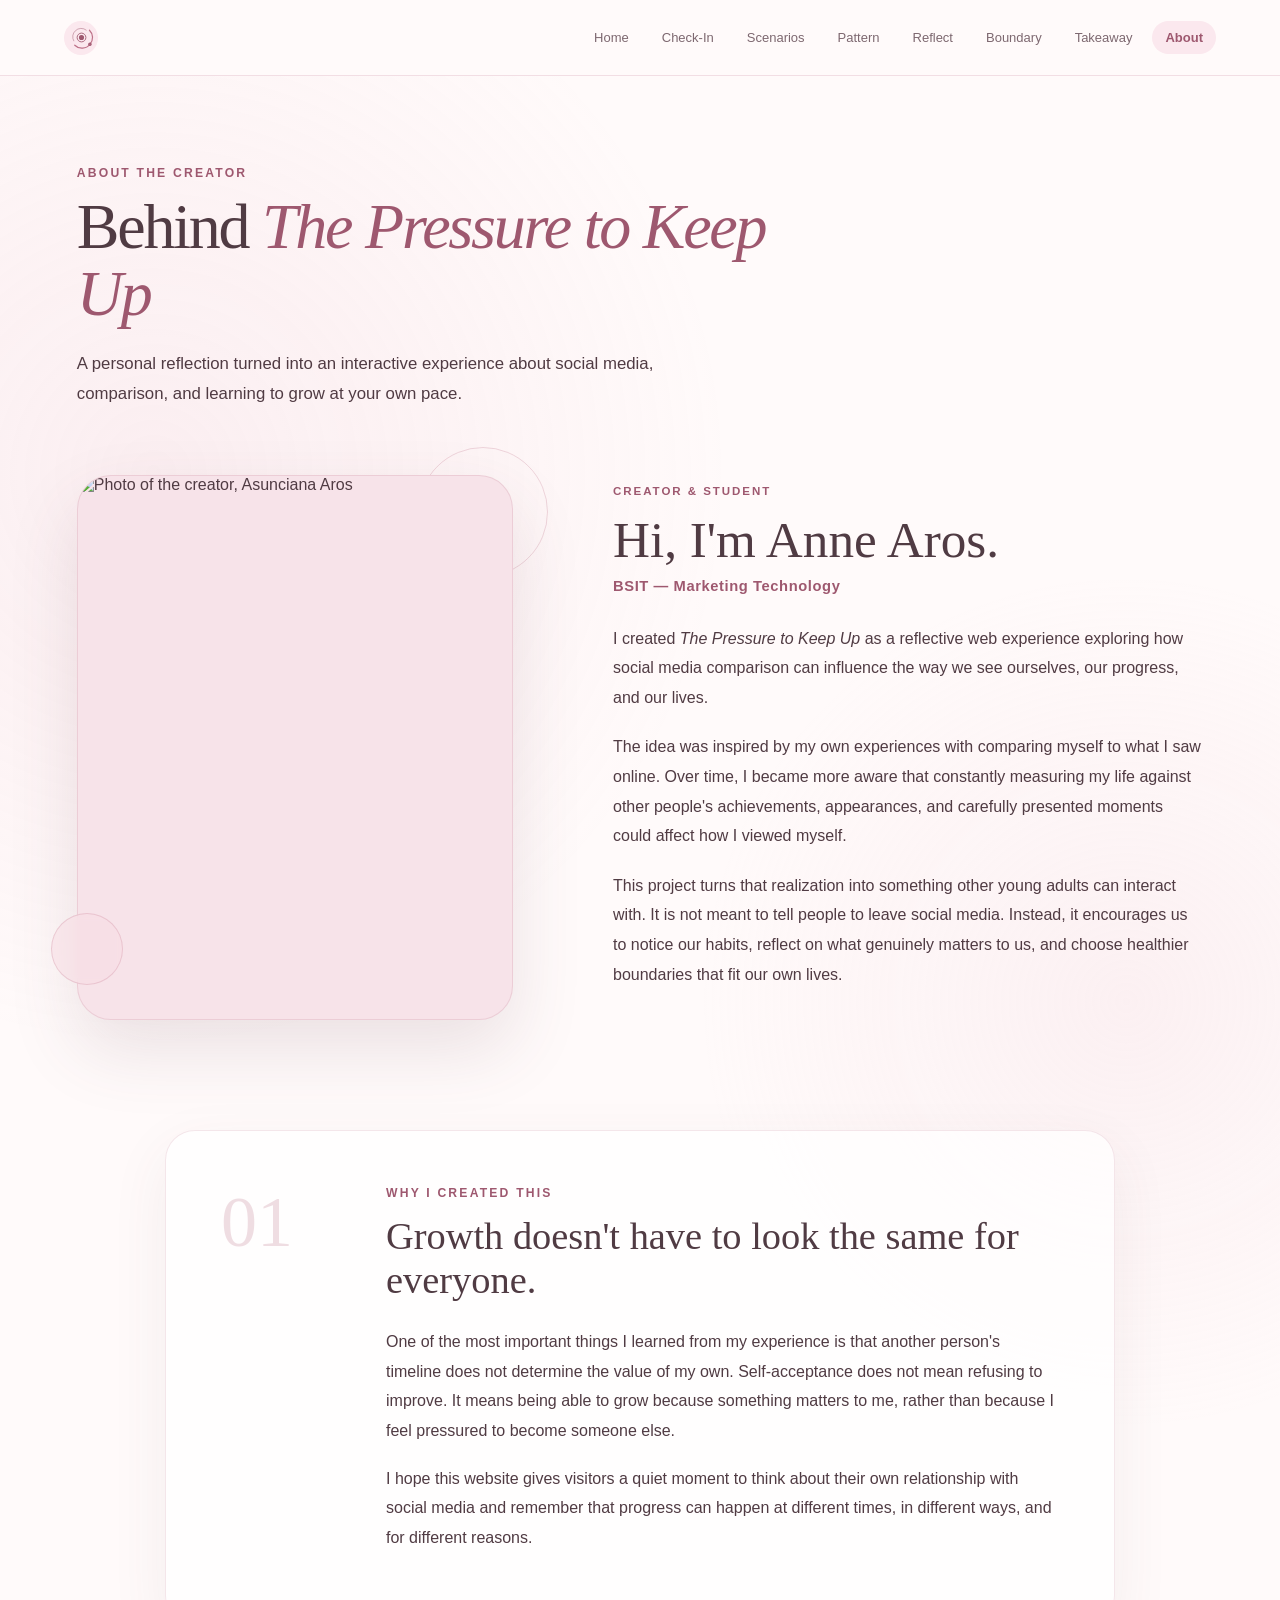
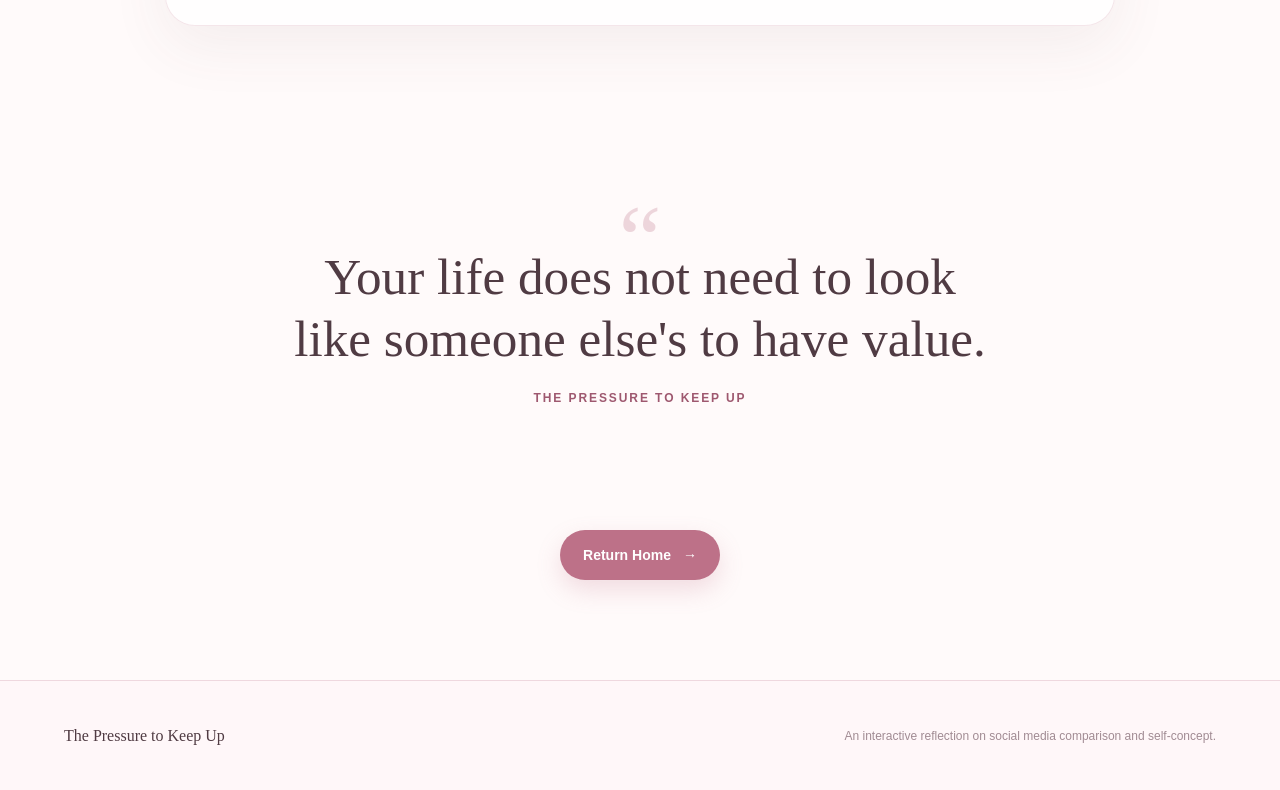
==== about.html @ 2db07aad "Add files via upload" ====
<!DOCTYPE html>
<html lang="en">

<head>
    <meta charset="UTF-8">
    <meta name="viewport" content="width=device-width, initial-scale=1.0">

    <meta
        name="description"
        content="An interactive self-reflection experience about social media comparison and self-concept."
    >

    <title>The Pressure to Keep Up</title>

    <link rel="stylesheet" href="style.css">
</head>

<body>

    <!-- =========================================
         APP HEADER
    ========================================== -->

    <header class="app-header">

        <a href="index.html" class="brand" aria-label="The Pressure to Keep Up home">

            <span class="brand-icon brand-logo" aria-hidden="true">

    <svg viewBox="0 0 40 40">

        <!-- Outer incomplete orbit -->
        <path
            class="logo-orbit logo-orbit-outer"
            d="M31.8 9.2
               A15 15 0 0 1 32.5 30
               A15 15 0 0 1 10 31.5"
        />

        <!-- Inner incomplete orbit -->
        <path
            class="logo-orbit logo-orbit-inner"
            d="M8.5 25
               A12 12 0 0 1 11 10
               A12 12 0 0 1 27 9"
        />

        <!-- Self -->
        <circle
            class="logo-self-ring"
            cx="20"
            cy="20"
            r="6.5"
        />

        <circle
            class="logo-self"
            cx="20"
            cy="20"
            r="3"
        />

        <!-- Small orbit point -->
        <circle
            class="logo-point"
            cx="32.5"
            cy="30"
            r="1.8"
        />

    </svg>

</span>

        </a>


        <nav class="desktop-nav" aria-label="Main navigation">

            <a href="index.html" class="nav-link">
                Home
            </a>

            <a href="checkin.html" class="nav-link">
                Check-In
            </a>

            <a href="scenarios.html" class="nav-link">
                Scenarios
            </a>

            <a href="pattern.html" class="nav-link">
                Pattern
            </a>

            <a href="reflection.html" class="nav-link">
                Reflect
            </a>
            <a href="boundary.html" class="nav-link">
    Boundary
            </a>

            <a href="takeaway.html" class="nav-link">
             Takeaway
            </a>

            <a href="about.html" class="nav-link active">
            About
        </a>

        

        </nav>


        <button
            class="menu-button"
            id="menuButton"
            aria-label="Open navigation menu"
            aria-expanded="false"
        >

            <span></span>
            <span></span>
            <span></span>

        </button>

    </header>


    <!-- MOBILE NAVIGATION -->

    <nav
        class="mobile-nav"
        id="mobileNav"
        aria-label="Mobile navigation"
    >

        <a href="index.html">Home</a>
        <a href="checkin.html">Check-In</a>
        <a href="scenarios.html">Scenarios</a>
        <a href="pattern.html">Pattern</a>
        <a href="reflection.html">Reflect</a>
        <a href="boundary.html">Boundary</a>
        <a href="takeaway.html">Takeaway</a>
        <a href="about.html">About</a>

    </nav>


    <!-- =========================================
         MAIN CONTENT
    ========================================== -->

    <main>

    <!-- =========================================
         ABOUT THE CREATOR
    ========================================== -->

    <section class="about-page">

        <div class="about-container">

            <!-- PAGE INTRODUCTION -->
            <div class="about-heading">

                <p class="eyebrow">
                    ABOUT THE CREATOR
                </p>

                <h1>
                    Behind <em>The Pressure to Keep Up</em>
                </h1>

                <p class="about-intro">
                    A personal reflection turned into an interactive
                    experience about social media, comparison, and
                    learning to grow at your own pace.
                </p>

            </div>


            <!-- =========================================
                 CREATOR PROFILE
            ========================================== -->

            <div class="creator-grid">

                <!-- PHOTO -->
                <div class="creator-photo-wrap">

                    <div class="creator-photo-frame">

                        <img
                            src="images/creator-photo.jpg"
                            alt="Photo of the creator, Asunciana Aros"
                            class="creator-photo"
                        >

                    </div>

                    <div
                        class="photo-decoration photo-decoration-one"
                        aria-hidden="true">
                    </div>

                    <div
                        class="photo-decoration photo-decoration-two"
                        aria-hidden="true">
                    </div>

                </div>


                <!-- CREATOR INFORMATION -->
                <div class="creator-content">

                    <p class="creator-label">
                        CREATOR &amp; STUDENT
                    </p>

                    <h2>
                        Hi, I'm Anne Aros.
                    </h2>

                    <p class="creator-course">
                        BSIT — Marketing Technology
                    </p>

                    <p>
                        I created <em>The Pressure to Keep Up</em>
                        as a reflective web experience exploring how
                        social media comparison can influence the way
                        we see ourselves, our progress, and our lives.
                    </p>

                    <p>
                        The idea was inspired by my own experiences
                        with comparing myself to what I saw online.
                        Over time, I became more aware that constantly
                        measuring my life against other people's
                        achievements, appearances, and carefully
                        presented moments could affect how I viewed
                        myself.
                    </p>

                    <p>
                        This project turns that realization into
                        something other young adults can interact with.
                        It is not meant to tell people to leave social
                        media. Instead, it encourages us to notice our
                        habits, reflect on what genuinely matters to us,
                        and choose healthier boundaries that fit our
                        own lives.
                    </p>

                </div>

            </div>


            <!-- =========================================
                 WHY I CREATED THIS
            ========================================== -->

            <div class="creator-purpose">

                <div
                    class="purpose-number"
                    aria-hidden="true">
                    01
                </div>

                <div class="purpose-content">

                    <p class="eyebrow">
                        WHY I CREATED THIS
                    </p>

                    <h2>
                        Growth doesn't have to look the same
                        for everyone.
                    </h2>

                    <p>
                        One of the most important things I learned
                        from my experience is that another person's
                        timeline does not determine the value of my
                        own. Self-acceptance does not mean refusing
                        to improve. It means being able to grow
                        because something matters to me, rather than
                        because I feel pressured to become someone
                        else.
                    </p>

                    <p>
                        I hope this website gives visitors a quiet
                        moment to think about their own relationship
                        with social media and remember that progress
                        can happen at different times, in different
                        ways, and for different reasons.
                    </p>

                </div>

            </div>


            <!-- =========================================
                 CLOSING QUOTE
            ========================================== -->

            <div class="about-quote">

                <span
                    class="quote-mark"
                    aria-hidden="true">
                    “
                </span>

                <blockquote>
                    Your life does not need to look like
                    someone else's to have value.
                </blockquote>

                <p>
                    The Pressure to Keep Up
                </p>

            </div>


            <!-- RETURN HOME -->
            <div class="about-actions">

                <a
                    href="index.html"
                    class="primary-button">
                    Return Home
                    <span aria-hidden="true">→</span>
                </a>

            </div>

        </div>

    </section>

</main>


    <!-- =========================================
         FOOTER
    ========================================== -->

    <footer class="app-footer">

        <a href="index.html" class="footer-brand">
            The Pressure to Keep Up
        </a>

        <p>
            An interactive reflection on social media
            comparison and self-concept.
        </p>

    </footer>


    <script src="script.js"></script>

</body>

</html>
---- style.css ----
/* =========================================
   THE PRESSURE TO KEEP UP
   Professional Web App Design
========================================= */


/* =========================================
   DESIGN VARIABLES
========================================= */

:root {
    --background: #fffafa;
    --surface: #ffffff;
    --surface-soft: #fff4f7;
    --surface-pink: #fbe8ee;

    --pink: #bd7188;
    --pink-dark: #9e586f;
    --pink-light: #e8b8c7;

    --text: #503b43;
    --text-soft: #7d6870;
    --text-light: #a18b93;

    --border: #efd8df;

    --shadow:
        0 18px 50px rgba(104, 62, 77, 0.08);

    --shadow-hover:
        0 22px 55px rgba(104, 62, 77, 0.14);

    --radius-small: 14px;
    --radius-medium: 22px;
    --radius-large: 32px;

    --max-width: 1180px;
}


/* =========================================
   RESET
========================================= */

* {
    box-sizing: border-box;
    margin: 0;
    padding: 0;
}

html {
    scroll-behavior: smooth;
}

body {
    min-height: 100vh;

    font-family:
        Inter,
        "Segoe UI",
        Arial,
        sans-serif;

    background: var(--background);
    color: var(--text);

    -webkit-font-smoothing: antialiased;
}

a {
    color: inherit;
    text-decoration: none;
}

button {
    font: inherit;
}

svg {
    display: block;
}


/* =========================================
   HEADER
========================================= */

.app-header {
    position: sticky;
    top: 0;
    z-index: 100;

    width: 100%;
    height: 76px;

    padding: 0 5%;

    display: flex;
    align-items: center;
    justify-content: space-between;

    border-bottom: 1px solid rgba(239, 216, 223, 0.8);

    background: rgba(255, 250, 250, 0.88);

    backdrop-filter: blur(18px);
    -webkit-backdrop-filter: blur(18px);
}


/* BRAND */

.brand {
    display: flex;
    align-items: center;
    gap: 11px;

    font-family: Georgia, serif;
    font-size: 17px;
}

.brand-icon {
    width: 34px;
    height: 34px;

    display: grid;
    place-items: center;

    border-radius: 50%;

    background: var(--surface-pink);
}

.brand-icon svg {
    width: 17px;

    fill: none;
    stroke: var(--pink-dark);
    stroke-width: 1.6;
}


/* DESKTOP NAVIGATION */

.desktop-nav {
    display: flex;
    align-items: center;
    gap: 7px;
}

.nav-link {
    padding: 9px 13px;

    border-radius: 20px;

    font-size: 13px;
    color: var(--text-soft);

    transition: 0.2s ease;
}

.nav-link:hover {
    background: var(--surface-pink);
    color: var(--pink-dark);
}

.nav-link.active {
    background: var(--surface-pink);
    color: var(--pink-dark);
    font-weight: 600;
}


/* MOBILE MENU BUTTON */

.menu-button {
    display: none;

    width: 42px;
    height: 42px;

    border: 1px solid var(--border);
    border-radius: 12px;

    background: var(--surface);

    cursor: pointer;
}

.menu-button span {
    display: block;

    width: 18px;
    height: 1.5px;

    margin: 4px auto;

    background: var(--text);
}


/* MOBILE NAV */

.mobile-nav {
    display: none;

    position: fixed;
    top: 76px;
    left: 0;
    right: 0;
    z-index: 99;

    padding: 16px 5% 22px;

    flex-direction: column;
    gap: 5px;

    border-bottom: 1px solid var(--border);

    background: rgba(255, 250, 250, 0.98);

    box-shadow: var(--shadow);
}

.mobile-nav a {
    padding: 13px 15px;

    border-radius: 12px;

    font-size: 14px;
    color: var(--text-soft);
}

.mobile-nav a:hover {
    background: var(--surface-pink);
}

.mobile-nav.open {
    display: flex;
}


/* =========================================
   HERO
========================================= */

.dashboard-hero {
    width: 100%;
    max-width: var(--max-width);

    min-height: 660px;

    margin: auto;
    padding: 80px 30px;

    display: grid;
    grid-template-columns: 1.05fr 0.95fr;
    align-items: center;
    gap: 70px;
}


/* HERO CONTENT */

.hero-content {
    max-width: 630px;
}

.eyebrow {
    margin-bottom: 17px;

    font-size: 11px;
    font-weight: 700;

    letter-spacing: 3px;

    color: var(--pink);
}

.hero-content h1 {
    font-family: Georgia, serif;

    font-size: clamp(60px, 7vw, 94px);
    font-weight: normal;

    line-height: 0.94;

    letter-spacing: -3px;

    color: var(--text);
}

.hero-content h1 em {
    display: block;

    margin-top: 7px;

    font-weight: normal;
    color: var(--pink);
}

.hero-description {
    max-width: 570px;

    margin-top: 30px;

    font-size: 17px;
    line-height: 1.75;

    color: var(--text-soft);
}

.hero-actions {
    margin-top: 30px;

    display: flex;
    align-items: center;
    gap: 20px;
}

.primary-button {
    min-height: 50px;

    padding: 0 23px;

    display: inline-flex;
    align-items: center;
    justify-content: center;
    gap: 12px;

    border-radius: 28px;

    background: var(--pink);
    color: white;

    font-size: 14px;
    font-weight: 600;

    box-shadow:
        0 10px 25px rgba(189, 113, 136, 0.22);

    transition:
        transform 0.2s ease,
        background 0.2s ease,
        box-shadow 0.2s ease;
}

.primary-button svg {
    width: 17px;

    fill: none;
    stroke: currentColor;
    stroke-width: 1.8;
    stroke-linecap: round;
    stroke-linejoin: round;
}

.primary-button:hover {
    transform: translateY(-2px);

    background: var(--pink-dark);

    box-shadow:
        0 14px 30px rgba(189, 113, 136, 0.28);
}

.hero-actions p {
    max-width: 150px;

    font-size: 12px;
    line-height: 1.5;

    color: var(--text-light);
}


/* =========================================
   HERO VISUAL
========================================= */

.hero-visual {
    position: relative;

    width: 100%;
    max-width: 470px;

    aspect-ratio: 1 / 1;

    margin: auto;
}

.visual-orbit {
    position: absolute;

    border: 1px solid var(--pink-light);
    border-radius: 50%;
}

.orbit-one {
    inset: 10%;
}

.orbit-two {
    inset: 24%;

    border-style: dashed;
}

.visual-center {
    position: absolute;
    top: 50%;
    left: 50%;

    width: 105px;
    height: 105px;

    transform: translate(-50%, -50%);

    display: grid;
    place-items: center;

    border-radius: 50%;

    background: linear-gradient(
        145deg,
        #c67a91,
        #a75f75
    );

    color: white;

    box-shadow:
        0 18px 40px rgba(151, 81, 103, 0.24);
}

.visual-center span {
    font-size: 11px;
    font-weight: 700;

    letter-spacing: 2px;
}


/* FLOATING VISUAL CARDS */

.visual-card {
    position: absolute;

    border: 1px solid var(--border);
    border-radius: 18px;

    background: rgba(255, 255, 255, 0.93);

    box-shadow: var(--shadow);

    backdrop-filter: blur(10px);
}

.visual-card-one {
    top: 3%;
    right: 0;

    width: 235px;

    padding: 23px;
}

.mini-icon {
    display: block;

    margin-bottom: 14px;

    font-size: 23px;
    color: var(--pink);
}

.visual-card-one p {
    font-family: Georgia, serif;

    font-size: 17px;
    line-height: 1.35;

    color: var(--text);
}

.visual-card-one strong {
    display: block;

    margin-top: 4px;

    font-family: Georgia, serif;
    font-size: 17px;
    font-weight: normal;
    font-style: italic;

    color: var(--pink);
}

.visual-card-two,
.visual-card-three {
    width: 115px;

    padding: 17px;
}

.visual-card-two {
    left: 0;
    top: 34%;
}

.visual-card-three {
    right: 3%;
    bottom: 12%;
}

.visual-card-two span,
.visual-card-three span {
    font-size: 10px;
    font-weight: 700;

    letter-spacing: 1px;

    color: var(--pink);
}

.visual-card-two p,
.visual-card-three p {
    margin-top: 7px;

    font-family: Georgia, serif;
    font-size: 17px;
}


/* =========================================
   JOURNEY SECTION
========================================= */

.journey-section {
    padding: 100px 30px 120px;

    background:
        linear-gradient(
            180deg,
            #fff6f8,
            #fffafb
        );

    border-top: 1px solid var(--border);
}

.journey-heading {
    width: 100%;
    max-width: var(--max-width);

    margin: 0 auto 45px;

    display: flex;
    align-items: end;
    justify-content: space-between;
    gap: 50px;
}

.journey-heading h2 {
    font-family: Georgia, serif;

    font-size: clamp(38px, 5vw, 58px);
    font-weight: normal;

    letter-spacing: -1.5px;

    color: var(--text);
}

.journey-heading > p {
    max-width: 440px;

    font-size: 14px;
    line-height: 1.7;

    color: var(--text-soft);
}


/* =========================================
   DASHBOARD CARDS
========================================= */

.dashboard-grid {
    width: 100%;
    max-width: var(--max-width);

    margin: auto;

    display: grid;
    grid-template-columns: repeat(3, 1fr);
    gap: 18px;
}

.dashboard-card {
    min-height: 310px;

    padding: 27px;

    display: flex;
    flex-direction: column;

    border: 1px solid var(--border);
    border-radius: var(--radius-medium);

    background: rgba(255, 255, 255, 0.82);

    box-shadow:
        0 8px 30px rgba(104, 62, 77, 0.035);

    transition:
        transform 0.25s ease,
        box-shadow 0.25s ease,
        border-color 0.25s ease;
}

.dashboard-card:hover {
    transform: translateY(-6px);

    border-color: var(--pink-light);

    box-shadow: var(--shadow-hover);
}

.card-top {
    display: flex;
    align-items: center;
    justify-content: space-between;
}

.card-icon {
    width: 51px;
    height: 51px;

    display: grid;
    place-items: center;

    border-radius: 15px;

    background: var(--surface-pink);
}

.card-icon svg {
    width: 24px;
    height: 24px;

    fill: none;
    stroke: var(--pink-dark);
    stroke-width: 1.5;

    stroke-linecap: round;
    stroke-linejoin: round;
}

.card-number {
    font-size: 10px;
    font-weight: 700;

    letter-spacing: 1.5px;

    color: var(--text-light);
}

.card-content {
    margin-top: 38px;
}

.card-content h3 {
    font-family: Georgia, serif;

    font-size: 28px;
    font-weight: normal;

    color: var(--text);
}

.card-content p {
    max-width: 290px;

    margin-top: 13px;

    font-size: 14px;
    line-height: 1.65;

    color: var(--text-soft);
}

.card-link {
    margin-top: auto;
    padding-top: 25px;

    display: flex;
    align-items: center;
    justify-content: space-between;

    border-top: 1px solid #f2e5e9;

    font-size: 12px;
    font-weight: 600;

    color: var(--pink-dark);
}

.card-link span {
    font-size: 19px;

    transition: transform 0.2s ease;
}

.dashboard-card:hover .card-link span {
    transform: translateX(4px);
}


/* FEATURED LAST CARD */

.featured-card {
    background:
        linear-gradient(
            145deg,
            #fff,
            #fcecf1
        );
}


/* =========================================
   HOME MESSAGE
========================================= */

.home-message {
    padding: 120px 20px;

    display: flex;
    flex-direction: column;
    align-items: center;

    text-align: center;

    background: var(--background);
}

.message-symbol {
    width: 48px;
    height: 48px;

    margin-bottom: 27px;

    display: grid;
    place-items: center;

    border-radius: 50%;

    background: var(--surface-pink);

    color: var(--pink);
}

.home-message blockquote {
    max-width: 760px;

    font-family: Georgia, serif;

    font-size: clamp(30px, 4vw, 48px);
    font-weight: normal;
    font-style: italic;

    line-height: 1.25;

    color: var(--text);
}

.home-message p {
    margin-top: 25px;

    font-size: 13px;

    color: var(--text-light);
}


/* =========================================
   FOOTER
========================================= */

.app-footer {
    min-height: 110px;

    padding: 30px 5%;

    display: flex;
    align-items: center;
    justify-content: space-between;
    gap: 30px;

    border-top: 1px solid var(--border);

    background: #fff7f9;
}

.footer-brand {
    font-family: Georgia, serif;
    font-size: 16px;
}

.app-footer p {
    font-size: 12px;
    color: var(--text-light);
}


/* =========================================
   ACCESSIBILITY
========================================= */

a:focus-visible,
button:focus-visible {
    outline: 3px solid rgba(189, 113, 136, 0.35);
    outline-offset: 4px;
}


/* =========================================
   TABLET
========================================= */

@media (max-width: 950px) {

    .desktop-nav {
        display: none;
    }

    .menu-button {
        display: block;
    }

    .dashboard-hero {
        grid-template-columns: 1fr;

        padding-top: 70px;
        padding-bottom: 90px;

        text-align: center;
    }

    .hero-content {
        margin: auto;
    }

    .hero-actions {
        justify-content: center;
    }

    .hero-visual {
        max-width: 430px;
    }

    .journey-heading {
        align-items: flex-start;
        flex-direction: column;

        text-align: left;
    }

    .dashboard-grid {
        grid-template-columns: repeat(2, 1fr);
    }
}


/* =========================================
   MOBILE
========================================= */

@media (max-width: 620px) {

    .app-header {
        height: 68px;

        padding: 0 18px;
    }

    .brand-text {
        font-size: 14px;
    }

    .mobile-nav {
        top: 68px;
    }

    .dashboard-hero {
        min-height: auto;

        padding: 65px 20px 75px;

        gap: 55px;
    }

    .hero-content h1 {
        font-size: clamp(52px, 16vw, 72px);

        letter-spacing: -2px;
    }

    .hero-description {
        font-size: 15px;
    }

    .hero-actions {
        flex-direction: column;
    }

    .hero-actions p {
        max-width: 250px;
    }

    .hero-visual {
        max-width: 340px;
    }

    .visual-card-one {
        width: 190px;

        padding: 18px;
    }

    .visual-card-one p,
    .visual-card-one strong {
        font-size: 14px;
    }

    .visual-card-two,
    .visual-card-three {
        width: 95px;

        padding: 13px;
    }

    .visual-card-two p,
    .visual-card-three p {
        font-size: 14px;
    }

    .visual-center {
        width: 85px;
        height: 85px;
    }

    .journey-section {
        padding: 75px 18px 90px;
    }

    .journey-heading {
        margin-bottom: 35px;
    }

    .dashboard-grid {
        grid-template-columns: 1fr;
    }

    .dashboard-card {
        min-height: 275px;
    }

    .home-message {
        padding: 90px 22px;
    }

    .app-footer {
        flex-direction: column;

        text-align: center;
    }
}
/* =========================================
   ANIMATED ORBIT
========================================= */

/* Outer circle rotates clockwise */
.orbit-one {
    animation: orbitClockwise 18s linear infinite;
}

/* Inner dotted circle rotates the opposite direction */
.orbit-two {
    animation: orbitCounterClockwise 14s linear infinite;
}

/* Add a small object to the outer orbit */
.orbit-one::before {
    content: "";

    position: absolute;
    top: -7px;
    left: 50%;

    width: 14px;
    height: 14px;

    transform: translateX(-50%);

    border-radius: 50%;

    background: var(--pink);

    box-shadow:
        0 0 0 6px rgba(189, 113, 136, 0.10),
        0 4px 12px rgba(189, 113, 136, 0.25);
}

/* Add another object to the inner orbit */
.orbit-two::before {
    content: "";

    position: absolute;
    bottom: -5px;
    left: 50%;

    width: 10px;
    height: 10px;

    transform: translateX(-50%);

    border-radius: 50%;

    background: var(--pink-light);
}

/* Clockwise movement */
@keyframes orbitClockwise {
    from {
        transform: rotate(0deg);
    }

    to {
        transform: rotate(360deg);
    }
}

/* Counter-clockwise movement */
@keyframes orbitCounterClockwise {
    from {
        transform: rotate(360deg);
    }

    to {
        transform: rotate(0deg);
    }
}

/* Accessibility */
@media (prefers-reduced-motion: reduce) {

    .orbit-one,
    .orbit-two {
        animation: none;
    }
}
/* =========================================
   ACTIVITY PAGES
========================================= */

.activity-page {
    background:
        radial-gradient(
            circle at 80% 15%,
            rgba(251, 232, 238, 0.75),
            transparent 30%
        ),
        var(--background);
}

.app-progress {
    position: fixed;
    top: 76px;
    left: 0;
    z-index: 90;

    width: 100%;
    height: 3px;

    background: #f7e9ed;
}

.app-progress-fill {
    width: 33.333%;
    height: 100%;

    background: var(--pink);

    transition: width 0.55s cubic-bezier(.22, 1, .36, 1);
}


/* MAIN LAYOUT */

.activity-main {
    min-height: calc(100vh - 76px);
}

.activity-shell {
    width: 100%;
    max-width: 1250px;

    min-height: calc(100vh - 79px);

    margin: auto;
    padding: 55px 35px 70px;

    display: grid;
    grid-template-columns: 0.68fr 1.32fr;
    gap: 75px;
}


/* =========================================
   SIDEBAR
========================================= */

.activity-sidebar {
    padding: 20px 10px;

    display: flex;
    flex-direction: column;
}

.back-home {
    width: fit-content;

    font-size: 12px;
    font-weight: 600;

    color: var(--text-light);

    transition: color 0.2s ease;
}

.back-home:hover {
    color: var(--pink-dark);
}

.sidebar-content {
    margin-top: 95px;
}

.sidebar-content h1 {
    max-width: 330px;

    font-family: Georgia, serif;
    font-size: clamp(43px, 5vw, 63px);
    font-weight: normal;

    line-height: 1;

    letter-spacing: -2px;
}

.sidebar-content h1 em {
    display: block;

    margin-top: 5px;

    font-weight: normal;
    color: var(--pink);
}

.sidebar-content > p:last-child {
    max-width: 350px;

    margin-top: 25px;

    font-size: 14px;
    line-height: 1.75;

    color: var(--text-soft);
}


/* PRIVACY NOTE */

.privacy-note {
    max-width: 350px;

    margin-top: auto;
    padding: 18px;

    display: flex;
    align-items: flex-start;
    gap: 14px;

    border: 1px solid var(--border);
    border-radius: 16px;

    background: rgba(255, 255, 255, 0.68);
}

.privacy-icon {
    flex: 0 0 35px;

    width: 35px;
    height: 35px;

    display: grid;
    place-items: center;

    border-radius: 10px;

    background: var(--surface-pink);
}

.privacy-icon svg {
    width: 17px;

    fill: none;
    stroke: var(--pink-dark);
    stroke-width: 1.5;
}

.privacy-note strong {
    display: block;

    margin-bottom: 4px;

    font-size: 12px;
    color: var(--text);
}

.privacy-note p {
    font-size: 11px;
    line-height: 1.5;

    color: var(--text-light);
}


/* =========================================
   QUESTION PANEL
========================================= */

.question-panel {
    align-self: center;

    width: 100%;
    max-width: 760px;

    min-height: 610px;

    padding: 42px 48px;

    display: flex;
    flex-direction: column;

    border: 1px solid var(--border);
    border-radius: 30px;

    background: rgba(255, 255, 255, 0.86);

    box-shadow: var(--shadow);

    backdrop-filter: blur(16px);
}

.question-top {
    display: flex;
    align-items: center;
    justify-content: space-between;

    padding-bottom: 22px;

    border-bottom: 1px solid #f2e5e9;

    font-size: 11px;
    font-weight: 700;

    letter-spacing: 1px;

    color: var(--text-light);
}


/* QUESTION SCREENS */

.question-screen {
    display: none;

    padding-top: 35px;
}

.question-screen.active {
    display: block;

    animation:
        questionEnter 0.5s cubic-bezier(.22, 1, .36, 1) both;
}

@keyframes questionEnter {

    from {
        opacity: 0;
        transform: translateX(18px);
    }

    to {
        opacity: 1;
        transform: translateX(0);
    }

}

.question-icon {
    width: 45px;
    height: 45px;

    margin-bottom: 24px;

    display: grid;
    place-items: center;

    border-radius: 13px;

    background: var(--surface-pink);
}

.question-icon svg {
    width: 21px;

    fill: none;
    stroke: var(--pink-dark);
    stroke-width: 1.5;

    stroke-linecap: round;
    stroke-linejoin: round;
}

.question-label {
    margin-bottom: 10px;

    font-size: 10px;
    font-weight: 700;

    letter-spacing: 2px;

    color: var(--pink);
}

.question-screen h2 {
    max-width: 660px;

    font-family: Georgia, serif;
    font-size: clamp(27px, 3vw, 37px);
    font-weight: normal;

    line-height: 1.25;

    letter-spacing: -0.7px;
}


/* =========================================
   ANSWERS
========================================= */

.answer-grid {
    margin-top: 32px;

    display: grid;
    gap: 11px;
}

.answer-card {
    width: 100%;

    padding: 17px 18px;

    display: flex;
    align-items: center;
    gap: 16px;

    border: 1px solid var(--border);
    border-radius: 15px;

    background: #fff;

    color: var(--text);
    text-align: left;

    cursor: pointer;

    transition:
        transform 0.2s ease,
        border-color 0.2s ease,
        background 0.2s ease,
        box-shadow 0.2s ease;
}

.answer-card:hover {
    transform: translateX(4px);

    border-color: var(--pink-light);

    box-shadow:
        0 8px 22px rgba(104, 62, 77, 0.07);
}

.answer-dot {
    flex: 0 0 20px;

    width: 20px;
    height: 20px;

    border: 1.5px solid var(--pink-light);
    border-radius: 50%;

    position: relative;
}

.answer-card strong {
    display: block;

    margin-bottom: 3px;

    font-family: Georgia, serif;
    font-size: 16px;
    font-weight: normal;
}

.answer-card small {
    display: block;

    font-size: 11px;
    line-height: 1.5;

    color: var(--text-light);
}


/* SELECTED */

.answer-card.selected {
    border-color: var(--pink);

    background: var(--surface-soft);

    box-shadow:
        0 8px 22px rgba(189, 113, 136, 0.09);
}

.answer-card.selected .answer-dot {
    border-color: var(--pink);
}

.answer-card.selected .answer-dot::after {
    content: "";

    position: absolute;
    inset: 4px;

    border-radius: 50%;

    background: var(--pink);

    animation: dotAppear 0.2s ease both;
}

@keyframes dotAppear {

    from {
        transform: scale(0);
    }

    to {
        transform: scale(1);
    }

}


/* =========================================
   QUESTION CONTROLS
========================================= */

.question-controls {
    margin-top: auto;
    padding-top: 30px;

    display: grid;
    grid-template-columns: auto 1fr auto;
    align-items: center;
    gap: 18px;
}

.secondary-button {
    min-height: 46px;

    padding: 0 19px;

    border: 1px solid var(--border);
    border-radius: 24px;

    background: white;

    color: var(--text-soft);

    font-size: 12px;
    font-weight: 600;

    cursor: pointer;

    transition:
        background 0.2s ease,
        border-color 0.2s ease,
        transform 0.2s ease;
}

.secondary-button:hover:not(:disabled) {
    transform: translateY(-1px);

    border-color: var(--pink-light);

    background: var(--surface-soft);
}

.secondary-button:disabled {
    opacity: 0.35;
    cursor: not-allowed;
}

.continue-button {
    border: none;

    cursor: pointer;
}

.continue-button:disabled {
    opacity: 0.4;

    cursor: not-allowed;

    transform: none;

    box-shadow: none;
}

.selection-message {
    text-align: center;

    font-size: 10px;
    line-height: 1.4;

    color: var(--text-light);
}


/* =========================================
   RESULT
========================================= */

.result-screen {
    text-align: center;
}

.result-symbol {
    width: 60px;
    height: 60px;

    margin: 5px auto 22px;

    display: grid;
    place-items: center;

    border-radius: 50%;

    background: var(--surface-pink);

    color: var(--pink);

    font-size: 20px;

    animation: resultPulse 2.5s ease-in-out infinite;
}

@keyframes resultPulse {

    0%,
    100% {
        box-shadow:
            0 0 0 0 rgba(189, 113, 136, 0);
    }

    50% {
        box-shadow:
            0 0 0 12px rgba(189, 113, 136, 0.08);
    }

}

.result-screen h2 {
    margin: auto;
}

.result-description {
    max-width: 570px;

    margin: 17px auto 0;

    font-size: 14px;
    line-height: 1.75;

    color: var(--text-soft);
}

.result-reminder {
    max-width: 540px;

    margin: 28px auto;

    padding: 20px;

    border: 1px solid var(--border);
    border-radius: 16px;

    background: var(--surface-soft);
}

.result-reminder span {
    display: block;

    margin-bottom: 8px;

    font-size: 9px;
    font-weight: 700;

    letter-spacing: 2px;

    color: var(--pink);
}

.result-reminder blockquote {
    font-family: Georgia, serif;
    font-size: 19px;
    font-style: italic;

    line-height: 1.45;
}

.result-button {
    margin-top: 2px;
}


/* =========================================
   RESPONSIVE ACTIVITY PAGE
========================================= */

@media (max-width: 950px) {

    .app-progress {
        top: 76px;
    }

    .activity-shell {
        grid-template-columns: 1fr;

        gap: 35px;

        padding-top: 45px;
    }

    .activity-sidebar {
        padding: 0;
    }

    .sidebar-content {
        margin-top: 45px;
    }

    .sidebar-content h1 {
        max-width: none;
    }

    .sidebar-content > p:last-child {
        max-width: 600px;
    }

    .privacy-note {
        margin-top: 30px;
    }

    .question-panel {
        max-width: none;
    }

}


@media (max-width: 620px) {

    .app-progress {
        top: 68px;
    }

    .activity-shell {
        padding:
            35px 16px
            55px;
    }

    .sidebar-content {
        margin-top: 35px;
    }

    .sidebar-content h1 {
        font-size: 43px;
    }

    .privacy-note {
        display: none;
    }

    .question-panel {
        min-height: 590px;

        padding: 28px 20px;

        border-radius: 22px;
    }

    .question-screen h2 {
        font-size: 27px;
    }

    .answer-card {
        padding: 15px;
    }

    .question-controls {
        grid-template-columns: auto auto;

        margin-top: 30px;
    }

    .selection-message {
        grid-column: 1 / -1;
        grid-row: 1;

        margin-bottom: 3px;
    }

    .secondary-button {
        grid-column: 1;
    }

    .continue-button {
        grid-column: 2;
    }

}


/* Reduce animation when requested by device */

@media (prefers-reduced-motion: reduce) {

    .question-screen.active,
    .result-symbol,
    .answer-card.selected .answer-dot::after {
        animation: none;
    }

}
/* =========================================
   02 — SCENARIOS
========================================= */

.scenario-main {
    min-height: calc(100vh - 76px);

    background:
        radial-gradient(
            circle at 12% 30%,
            rgba(251, 232, 238, 0.65),
            transparent 27%
        ),
        var(--background);
}

.scenario-shell {
    width: 100%;
    max-width: 1280px;

    margin: auto;
    padding: 55px 35px 80px;
}


/* INTRO */

.scenario-heading {
    max-width: 800px;

    margin-bottom: 42px;
}

.scenario-heading .eyebrow {
    margin-top: 45px;
}

.scenario-heading h1 {
    font-family: Georgia, serif;
    font-size: clamp(44px, 6vw, 70px);
    font-weight: normal;

    line-height: 1;
    letter-spacing: -2px;
}

.scenario-heading h1 em {
    display: block;

    margin-top: 5px;

    font-weight: normal;
    color: var(--pink);
}

.scenario-heading > p:last-child {
    max-width: 650px;

    margin-top: 22px;

    font-size: 14px;
    line-height: 1.75;

    color: var(--text-soft);
}


/* EXPERIENCE CONTAINER */

.scenario-experience {
    padding: 26px 32px 32px;

    border: 1px solid var(--border);
    border-radius: 30px;

    background: rgba(255, 255, 255, 0.78);

    box-shadow: var(--shadow);

    backdrop-filter: blur(16px);
}

.scenario-status {
    padding-bottom: 22px;

    display: flex;
    justify-content: space-between;
    align-items: center;

    border-bottom: 1px solid #f2e5e9;

    font-size: 10px;
    font-weight: 700;

    letter-spacing: 1.2px;

    color: var(--text-light);
}


/* DOTS */

.scenario-dots {
    display: flex;
    gap: 7px;
}

.scenario-dots span {
    width: 7px;
    height: 7px;

    border-radius: 50%;

    background: var(--border);

    transition:
        width 0.3s ease,
        background 0.3s ease;
}

.scenario-dots span.active {
    width: 23px;

    border-radius: 8px;

    background: var(--pink);
}


/* SCREENS */

.scenario-screen {
    display: none;

    padding: 35px 0 20px;
}

.scenario-screen.active {
    display: block;

    animation:
        scenarioEnter 0.55s
        cubic-bezier(.22, 1, .36, 1)
        both;
}

@keyframes scenarioEnter {

    from {
        opacity: 0;
        transform: translateY(15px);
    }

    to {
        opacity: 1;
        transform: translateY(0);
    }
}


/* TWO COLUMN SCENARIO */

.scenario-layout {
    display: grid;
    grid-template-columns: 0.82fr 1.18fr;
    gap: 55px;

    align-items: center;
}


/* =========================================
   MOCK SOCIAL MEDIA POST
========================================= */

.mock-post {
    width: 100%;
    max-width: 390px;

    margin: auto;

    overflow: hidden;

    border: 1px solid var(--border);
    border-radius: 22px;

    background: white;

    box-shadow:
        0 16px 45px rgba(104, 62, 77, 0.10);

    transition:
        transform 0.3s ease,
        box-shadow 0.3s ease;
}

.mock-post:hover {
    transform: translateY(-4px) rotate(-0.3deg);

    box-shadow:
        0 22px 55px rgba(104, 62, 77, 0.14);
}

.mock-post-header {
    padding: 15px;

    display: flex;
    align-items: center;
    gap: 11px;
}

.mock-avatar {
    flex: 0 0 38px;

    width: 38px;
    height: 38px;

    display: grid;
    place-items: center;

    border-radius: 50%;

    background:
        linear-gradient(
            145deg,
            var(--pink-light),
            var(--pink)
        );

    color: white;

    font-family: Georgia, serif;
    font-size: 15px;
}

.mock-post-header > div:nth-child(2) {
    display: flex;
    flex-direction: column;
    gap: 3px;
}

.mock-post-header strong {
    font-size: 11px;
}

.mock-post-header span {
    font-size: 9px;
    color: var(--text-light);
}

.post-menu {
    margin-left: auto;

    letter-spacing: 2px;
}


/* =========================================
   ACHIEVEMENT POST
========================================= */

.achievement-visual {
    position: relative;

    min-height: 260px;

    padding: 35px;

    display: flex;
    flex-direction: column;
    align-items: center;
    justify-content: center;

    overflow: hidden;

    text-align: center;

    background:
        radial-gradient(
            circle at center,
            #fff8fa,
            #f9dfe7
        );
}

.achievement-decoration {
    position: absolute;
    top: 24px;
    right: 30px;

    font-size: 20px;
    color: var(--pink-light);

    animation:
        sparkleSoft 2.5s
        ease-in-out infinite;
}

@keyframes sparkleSoft {

    0%,
    100% {
        opacity: 0.45;
        transform: scale(0.9);
    }

    50% {
        opacity: 1;
        transform: scale(1.15);
    }
}

.achievement-icon {
    width: 68px;
    height: 68px;

    margin-bottom: 17px;

    display: grid;
    place-items: center;

    border-radius: 50%;

    background: white;

    box-shadow:
        0 10px 25px rgba(104, 62, 77, 0.08);
}

.achievement-icon svg {
    width: 31px;

    fill: none;
    stroke: var(--pink-dark);
    stroke-width: 1.4;

    stroke-linecap: round;
    stroke-linejoin: round;
}

.achievement-visual p {
    font-size: 10px;

    letter-spacing: 2px;

    color: var(--pink-dark);
}

.achievement-visual strong {
    margin-top: 7px;

    font-family: Georgia, serif;
    font-size: 29px;
    font-weight: normal;
}

.achievement-visual > span {
    margin-top: 7px;

    font-family: Georgia, serif;
    font-size: 12px;
    font-style: italic;

    color: var(--text-soft);
}


/* POST INFORMATION */

.mock-reactions {
    padding: 13px 15px 10px;

    display: flex;
    justify-content: space-between;

    border-bottom: 1px solid #f5e9ed;

    font-size: 9px;

    color: var(--text-light);
}

.mock-caption {
    padding: 12px 15px 16px;

    font-size: 10px;
    line-height: 1.55;

    color: var(--text-soft);
}

.mock-caption strong {
    margin-right: 4px;

    color: var(--text);
}


/* =========================================
   BEAUTY / INFLUENCER VISUAL
========================================= */

.influencer-avatar {
    background:
        linear-gradient(
            145deg,
            #d59caf,
            #a85f76
        );
}

.beauty-visual {
    min-height: 260px;

    padding: 25px;

    display: grid;
    place-items: center;

    background:
        linear-gradient(
            145deg,
            #f9e4ea,
            #fff8fa
        );
}

.beauty-phone {
    position: relative;

    width: 155px;
    height: 220px;

    display: grid;
    place-items: center;

    border: 5px solid white;
    border-radius: 25px;

    background:
        linear-gradient(
            160deg,
            #dba8b8,
            #f8dce5
        );

    box-shadow:
        0 18px 35px rgba(104, 62, 77, 0.13);
}

.beauty-face {
    position: relative;

    width: 90px;
    height: 115px;

    border-radius:
        48% 48% 45% 45%;

    background:
        linear-gradient(
            145deg,
            #f8d8d3,
            #e8b9b4
        );

    box-shadow:
        inset 0 -8px 15px
        rgba(125, 80, 84, 0.05);
}

.face-eye {
    position: absolute;
    top: 47px;

    width: 8px;
    height: 4px;

    border-bottom: 1.5px solid #9d6a72;
    border-radius: 50%;
}

.eye-left {
    left: 24px;
}

.eye-right {
    right: 24px;
}

.face-smile {
    position: absolute;
    left: 50%;
    bottom: 31px;

    width: 20px;
    height: 9px;

    transform: translateX(-50%);

    border-bottom: 1.5px solid #a8757c;
    border-radius: 50%;
}

.beauty-sparkle {
    position: absolute;

    color: white;

    animation:
        sparkleSoft 2.2s
        ease-in-out infinite;
}

.sparkle-one {
    top: 20px;
    right: 17px;
}

.sparkle-two {
    bottom: 52px;
    left: 14px;

    animation-delay: 0.8s;
}

.beauty-tag {
    position: absolute;
    bottom: 12px;

    padding: 6px 10px;

    border-radius: 20px;

    background:
        rgba(255, 255, 255, 0.78);

    font-size: 8px;
    color: var(--pink-dark);
}


/* =========================================
   VALIDATION POST
========================================= */

.user-avatar {
    font-family:
        "Segoe UI",
        Arial,
        sans-serif;

    font-size: 8px;
    font-weight: 700;

    letter-spacing: 1px;
}

.validation-visual {
    min-height: 260px;

    padding: 25px;

    display: grid;
    place-items: center;

    background:
        linear-gradient(
            145deg,
            #f4d8e1,
            #fff6f8
        );
}

.photo-placeholder {
    position: relative;

    width: 80%;
    height: 190px;

    display: grid;
    place-items: center;

    overflow: hidden;

    border-radius: 18px;

    background:
        linear-gradient(
            145deg,
            #d58fa5,
            #b86e86
        );

    box-shadow:
        0 16px 35px rgba(104, 62, 77, 0.15);
}

.photo-placeholder::before,
.photo-placeholder::after {
    content: "";

    position: absolute;

    width: 140px;
    height: 140px;

    border: 1px solid
        rgba(255, 255, 255, 0.25);

    border-radius: 50%;
}

.photo-placeholder::before {
    left: -45px;
    bottom: -65px;
}

.photo-placeholder::after {
    right: -60px;
    top: -60px;
}

.photo-placeholder > span {
    font-size: 9px;
    font-weight: 700;

    letter-spacing: 2px;

    color:
        rgba(255, 255, 255, 0.9);
}

.photo-heart {
    position: absolute;
    bottom: 17px;
    right: 19px;

    font-size: 23px;

    color: white;
}

.low-reactions span:first-child {
    color: var(--pink-dark);
}


/* =========================================
   SCENARIO QUESTIONS
========================================= */

.scenario-question {
    max-width: 600px;
}

.scenario-question h2 {
    font-family: Georgia, serif;

    font-size: clamp(27px, 3vw, 38px);
    font-weight: normal;

    line-height: 1.25;
    letter-spacing: -0.7px;
}

.scenario-choices {
    margin-top: 28px;

    display: grid;
    gap: 10px;
}

.scenario-choice {
    width: 100%;

    padding: 16px;

    display: flex;
    align-items: center;
    gap: 15px;

    border: 1px solid var(--border);
    border-radius: 15px;

    background: white;

    color: var(--text);
    text-align: left;

    cursor: pointer;

    transition:
        transform 0.2s ease,
        background 0.2s ease,
        border-color 0.2s ease,
        box-shadow 0.2s ease;
}

.scenario-choice > span {
    flex: 0 0 33px;

    width: 33px;
    height: 33px;

    display: grid;
    place-items: center;

    border-radius: 10px;

    background: var(--surface-pink);

    font-size: 10px;
    font-weight: 700;

    color: var(--pink-dark);
}

.scenario-choice p {
    font-family: Georgia, serif;
    font-size: 14px;

    line-height: 1.45;
}

.scenario-choice:hover {
    transform: translateX(4px);

    border-color: var(--pink-light);

    box-shadow:
        0 8px 22px
        rgba(104, 62, 77, 0.06);
}

.scenario-choice.selected {
    border-color: var(--pink);

    background: var(--surface-soft);
}


/* FEEDBACK */

.scenario-feedback {
    display: none;

    margin-top: 17px;
    padding: 15px 17px;

    border-left: 3px solid var(--pink);
    border-radius: 0 12px 12px 0;

    background: var(--surface-soft);

    font-size: 11px;
    line-height: 1.65;

    color: var(--text-soft);
}

.scenario-feedback.visible {
    display: block;

    animation:
        feedbackReveal 0.35s ease both;
}

@keyframes feedbackReveal {

    from {
        opacity: 0;
        transform: translateY(5px);
    }

    to {
        opacity: 1;
        transform: translateY(0);
    }
}


/* =========================================
   SCENARIO CONTROLS
========================================= */

.scenario-controls {
    margin-top: 15px;
    padding-top: 24px;

    display: grid;
    grid-template-columns: auto 1fr auto;
    align-items: center;
    gap: 20px;

    border-top: 1px solid #f2e5e9;
}

.scenario-controls > p {
    text-align: center;

    font-size: 10px;

    color: var(--text-light);
}


/* =========================================
   SCENARIO COMPLETION
========================================= */

.scenario-complete.active {
    min-height: 500px;

    display: grid;
    grid-template-columns: 0.85fr 1.15fr;
    align-items: center;
    gap: 70px;
}

.complete-orbit {
    position: relative;

    width: 330px;
    height: 330px;

    margin: auto;
}

.complete-ring {
    position: absolute;
    inset: 25px;

    border: 1px dashed var(--pink-light);
    border-radius: 50%;

    animation:
        completeRotate 18s linear infinite;
}

.complete-ring::before {
    content: "";

    position: absolute;
    top: -6px;
    left: 50%;

    width: 12px;
    height: 12px;

    transform: translateX(-50%);

    border-radius: 50%;

    background: var(--pink);
}

@keyframes completeRotate {

    to {
        transform: rotate(360deg);
    }
}

.complete-center {
    position: absolute;
    top: 50%;
    left: 50%;

    width: 105px;
    height: 105px;

    transform:
        translate(-50%, -50%);

    display: grid;
    place-items: center;

    border-radius: 50%;

    background:
        linear-gradient(
            145deg,
            var(--pink),
            var(--pink-dark)
        );

    color: white;

    font-size: 11px;
    font-weight: 700;

    letter-spacing: 2px;

    box-shadow:
        0 16px 35px
        rgba(189, 113, 136, 0.25);
}

.orbit-word {
    position: absolute;

    padding: 8px 11px;

    border: 1px solid var(--border);
    border-radius: 20px;

    background: white;

    box-shadow:
        0 8px 20px
        rgba(104, 62, 77, 0.06);

    font-size: 8px;
    font-weight: 700;

    letter-spacing: 1.5px;

    color: var(--pink-dark);
}

.word-see {
    top: 20px;
    left: 45px;
}

.word-compare {
    top: 145px;
    right: -4px;
}

.word-feel {
    bottom: 27px;
    left: 50px;
}

.complete-copy {
    max-width: 560px;
}

.complete-copy h2 {
    font-family: Georgia, serif;

    font-size: clamp(32px, 4vw, 47px);
    font-weight: normal;

    line-height: 1.15;
    letter-spacing: -1px;
}

.complete-copy > p {
    margin-top: 19px;

    font-size: 13px;
    line-height: 1.75;

    color: var(--text-soft);
}

.complete-copy .primary-button {
    margin-top: 27px;
}


/* =========================================
   RESPONSIVE SCENARIOS
========================================= */

@media (max-width: 900px) {

    .scenario-layout {
        grid-template-columns: 1fr;

        gap: 40px;
    }

    .mock-post {
        max-width: 420px;
    }

    .scenario-question {
        max-width: 700px;

        margin: auto;
    }

    .scenario-complete.active {
        grid-template-columns: 1fr;

        gap: 40px;
    }

    .complete-copy {
        margin: auto;

        text-align: center;
    }
}


@media (max-width: 620px) {

    .scenario-shell {
        padding:
            40px 16px
            60px;
    }

    .scenario-heading h1 {
        font-size: 45px;
    }

    .scenario-experience {
        padding: 20px 16px 25px;

        border-radius: 22px;
    }

    .scenario-screen {
        padding-top: 25px;
    }

    .scenario-question h2 {
        font-size: 27px;
    }

    .scenario-controls {
        grid-template-columns: auto auto;
    }

    .scenario-controls > p {
        grid-column: 1 / -1;
        grid-row: 1;
    }

    .complete-orbit {
        width: 270px;
        height: 270px;
    }

    .complete-center {
        width: 90px;
        height: 90px;
    }

}


/* MOTION ACCESSIBILITY */

@media (prefers-reduced-motion: reduce) {

    .scenario-screen.active,
    .achievement-decoration,
    .beauty-sparkle,
    .complete-ring,
    .scenario-feedback.visible {
        animation: none;
    }

}
/* =========================================
   03 — THE PATTERN
========================================= */

.pattern-main {
    min-height: calc(100vh - 76px);

    background:
        radial-gradient(
            circle at 70% 35%,
            rgba(251, 232, 238, 0.7),
            transparent 30%
        ),
        var(--background);
}

.pattern-shell {
    width: 100%;
    max-width: 1250px;

    margin: auto;
    padding: 55px 35px 90px;
}


/* INTRO */

.pattern-intro {
    max-width: 760px;
}

.pattern-intro .eyebrow {
    margin-top: 45px;
}

.pattern-intro h1 {
    font-family: Georgia, serif;

    font-size: clamp(44px, 6vw, 70px);
    font-weight: normal;

    line-height: 1;
    letter-spacing: -2px;
}

.pattern-intro h1 em {
    display: block;

    margin-top: 5px;

    font-weight: normal;
    color: var(--pink);
}

.pattern-intro > p {
    max-width: 650px;

    margin-top: 22px;

    font-size: 14px;
    line-height: 1.75;

    color: var(--text-soft);
}

.pattern-instruction {
    width: fit-content;

    margin-top: 25px;
    padding: 10px 15px;

    display: flex;
    align-items: center;
    gap: 10px;

    border: 1px solid var(--border);
    border-radius: 30px;

    background: rgba(255, 255, 255, 0.7);

    color: var(--text-soft);
}

.instruction-icon {
    width: 27px;
    height: 27px;

    display: grid;
    place-items: center;

    border-radius: 50%;

    background: var(--surface-pink);

    color: var(--pink-dark);
}

.pattern-instruction p {
    font-size: 10px;
}


/* =========================================
   EXPERIENCE
========================================= */

.pattern-experience {
    margin-top: 60px;

    display: grid;
    grid-template-columns: 1.15fr 0.85fr;
    align-items: center;
    gap: 80px;
}


/* =========================================
   CYCLE VISUAL
========================================= */

.pattern-visual {
    position: relative;

    width: 560px;
    height: 560px;

    max-width: 100%;

    margin: auto;
}

.pattern-ring {
    position: absolute;

    border-radius: 50%;

    pointer-events: none;
}

.pattern-ring-outer {
    inset: 56px;

    border: 1px solid var(--pink-light);

    animation:
        patternRotate 28s linear infinite;
}

.pattern-ring-outer::before,
.pattern-ring-outer::after {
    content: "";

    position: absolute;

    border-radius: 50%;

    background: var(--pink);
}

.pattern-ring-outer::before {
    top: -6px;
    left: 50%;

    width: 12px;
    height: 12px;
}

.pattern-ring-outer::after {
    bottom: 12%;
    right: 10%;

    width: 7px;
    height: 7px;

    background: var(--pink-light);
}

.pattern-ring-inner {
    inset: 145px;

    border: 1px dashed var(--pink-light);

    animation:
        patternRotateReverse 20s linear infinite;
}

.pattern-ring-inner::before {
    content: "";

    position: absolute;
    bottom: -5px;
    left: 50%;

    width: 9px;
    height: 9px;

    border-radius: 50%;

    background: var(--pink-light);
}

@keyframes patternRotate {

    from {
        transform: rotate(0deg);
    }

    to {
        transform: rotate(360deg);
    }
}

@keyframes patternRotateReverse {

    from {
        transform: rotate(360deg);
    }

    to {
        transform: rotate(0deg);
    }
}


/* CENTER */

.pattern-center {
    position: absolute;
    top: 50%;
    left: 50%;
    z-index: 4;

    width: 145px;
    height: 145px;

    transform: translate(-50%, -50%);

    display: flex;
    flex-direction: column;
    align-items: center;
    justify-content: center;

    border-radius: 50%;

    background:
        linear-gradient(
            145deg,
            var(--pink),
            var(--pink-dark)
        );

    color: white;

    box-shadow:
        0 20px 45px
        rgba(158, 88, 111, 0.25);
}

.pattern-center::after {
    content: "";

    position: absolute;
    inset: -9px;

    border: 1px solid
        rgba(189, 113, 136, 0.25);

    border-radius: 50%;
}

.center-small {
    font-size: 7px;
    font-weight: 700;

    letter-spacing: 2px;

    opacity: 0.75;
}

.pattern-center strong {
    margin: 4px 0;

    font-family: Georgia, serif;
    font-size: 28px;
    font-weight: normal;
}


/* =========================================
   CYCLE BUTTONS
========================================= */

.cycle-step {
    position: absolute;
    z-index: 5;

    min-width: 105px;

    padding: 12px 14px;

    border: 1px solid var(--border);
    border-radius: 15px;

    background:
        rgba(255, 255, 255, 0.94);

    box-shadow:
        0 9px 25px
        rgba(104, 62, 77, 0.07);

    cursor: pointer;

    transition:
        transform 0.25s ease,
        border-color 0.25s ease,
        box-shadow 0.25s ease,
        background 0.25s ease;
}

.cycle-step span {
    display: block;

    margin-bottom: 4px;

    font-size: 7px;
    font-weight: 700;

    letter-spacing: 1px;

    color: var(--pink);
}

.cycle-step strong {
    font-size: 9px;

    letter-spacing: 1px;

    color: var(--text);
}

.cycle-step:hover {
    transform: translateY(-4px);

    border-color: var(--pink-light);

    box-shadow:
        0 14px 30px
        rgba(104, 62, 77, 0.12);
}

.cycle-step.active {
    border-color: var(--pink);

    background: var(--surface-pink);

    box-shadow:
        0 12px 30px
        rgba(189, 113, 136, 0.15);
}


/* POSITIONS */

.step-one {
    top: 2%;
    left: 50%;

    transform: translateX(-50%);
}

.step-one:hover {
    transform:
        translateX(-50%)
        translateY(-4px);
}

.step-two {
    top: 25%;
    right: 0;
}

.step-three {
    bottom: 18%;
    right: 1%;
}

.step-four {
    bottom: 0;
    left: 50%;

    transform: translateX(-50%);
}

.step-four:hover {
    transform:
        translateX(-50%)
        translateY(-4px);
}

.step-five {
    bottom: 18%;
    left: 0;
}

.step-six {
    top: 25%;
    left: 0;
}


/* =========================================
   INFORMATION PANEL
========================================= */

.pattern-info {
    min-height: 475px;

    padding: 35px;

    display: flex;
    flex-direction: column;

    border: 1px solid var(--border);
    border-radius: 27px;

    background:
        rgba(255, 255, 255, 0.88);

    box-shadow: var(--shadow);

    backdrop-filter: blur(15px);
}

.pattern-info.animate {
    animation:
        patternInfoChange
        0.35s ease both;
}

@keyframes patternInfoChange {

    from {
        opacity: 0.45;
        transform: translateX(8px);
    }

    to {
        opacity: 1;
        transform: translateX(0);
    }
}

.pattern-info-top {
    display: flex;
    align-items: center;
    justify-content: space-between;

    padding-bottom: 18px;

    border-bottom: 1px solid #f2e5e9;

    font-size: 8px;
    font-weight: 700;

    letter-spacing: 1.5px;

    color: var(--text-light);
}

#patternStatus {
    color: var(--pink);
}

.pattern-info-icon {
    width: 50px;
    height: 50px;

    margin-top: 32px;

    display: grid;
    place-items: center;

    border-radius: 14px;

    background: var(--surface-pink);

    color: var(--pink-dark);

    font-size: 20px;
}

.pattern-info h2 {
    margin-top: 19px;

    font-family: Georgia, serif;

    font-size: 31px;
    font-weight: normal;

    line-height: 1.2;
}

.pattern-info > p {
    margin-top: 13px;

    font-size: 12px;
    line-height: 1.7;

    color: var(--text-soft);
}

.pattern-example {
    margin-top: 23px;
    padding: 17px;

    border-left: 3px solid var(--pink);
    border-radius: 0 13px 13px 0;

    background: var(--surface-soft);
}

.pattern-example span {
    display: block;

    margin-bottom: 7px;

    font-size: 7px;
    font-weight: 700;

    letter-spacing: 1.7px;

    color: var(--pink);
}

.pattern-example blockquote {
    font-family: Georgia, serif;

    font-size: 16px;
    font-style: italic;

    line-height: 1.45;
}

.pattern-info-controls {
    margin-top: auto;
    padding-top: 25px;

    display: flex;
    align-items: center;
    justify-content: space-between;
}

.pattern-mini-button {
    width: 38px;
    height: 38px;

    display: grid;
    place-items: center;

    border: 1px solid var(--border);
    border-radius: 50%;

    background: white;

    color: var(--pink-dark);

    cursor: pointer;

    transition:
        transform 0.2s ease,
        background 0.2s ease;
}

.pattern-mini-button:hover:not(:disabled) {
    transform: scale(1.07);

    background: var(--surface-pink);
}

.pattern-mini-button:disabled {
    opacity: 0.3;
    cursor: not-allowed;
}

#patternStepCount {
    font-size: 9px;
    font-weight: 700;

    letter-spacing: 1px;

    color: var(--text-light);
}


/* =========================================
   KEY IDEA
========================================= */

.pattern-key {
    max-width: 950px;

    margin: 100px auto 0;
    padding: 40px;

    display: grid;
    grid-template-columns: auto 1fr;
    gap: 27px;

    border: 1px solid var(--border);
    border-radius: 25px;

    background:
        linear-gradient(
            145deg,
            #fff,
            var(--surface-soft)
        );
}

.key-symbol {
    width: 55px;
    height: 55px;

    display: grid;
    place-items: center;

    border-radius: 50%;

    background: var(--surface-pink);

    color: var(--pink);
}

.pattern-key h2 {
    font-family: Georgia, serif;

    font-size: clamp(27px, 3vw, 39px);
    font-weight: normal;

    line-height: 1.2;
}

.pattern-key h2 em {
    color: var(--pink);

    font-weight: normal;
}

.pattern-key > div:last-child > p:last-child {
    max-width: 700px;

    margin-top: 14px;

    font-size: 12px;
    line-height: 1.75;

    color: var(--text-soft);
}


/* =========================================
   PAGE NAVIGATION
========================================= */

.page-navigation {
    margin-top: 65px;
    padding-top: 30px;

    display: grid;
    grid-template-columns: auto 1fr auto;
    align-items: center;
    gap: 30px;

    border-top: 1px solid var(--border);
}

.page-nav-button {
    display: inline-flex;
    align-items: center;
    justify-content: center;
}

.page-navigation-copy {
    text-align: center;
}

.page-navigation-copy span {
    font-size: 7px;
    font-weight: 700;

    letter-spacing: 2px;

    color: var(--pink);
}

.page-navigation-copy p {
    margin-top: 5px;

    font-family: Georgia, serif;
    font-size: 13px;

    color: var(--text-soft);
}


/* =========================================
   RESPONSIVE
========================================= */

@media (max-width: 1000px) {

    .pattern-experience {
        grid-template-columns: 1fr;

        gap: 60px;
    }

    .pattern-info {
        max-width: 650px;

        margin: auto;
    }
}


@media (max-width: 620px) {

    .pattern-shell {
        padding:
            40px 16px
            60px;
    }

    .pattern-intro h1 {
        font-size: 44px;
    }

    .pattern-visual {
        width: 340px;
        height: 400px;
    }

    .pattern-ring-outer {
        inset:
            75px 35px;
    }

    .pattern-ring-inner {
        inset:
            130px 90px;
    }

    .pattern-center {
        width: 110px;
        height: 110px;
    }

    .pattern-center strong {
        font-size: 22px;
    }

    .cycle-step {
        min-width: 83px;

        padding: 9px;
    }

    .cycle-step strong {
        font-size: 7px;
    }

    .step-one {
        top: 1%;
    }

    .step-two {
        top: 22%;
    }

    .step-three {
        bottom: 19%;
    }

    .step-four {
        bottom: 0;
    }

    .step-five {
        bottom: 19%;
    }

    .step-six {
        top: 22%;
    }

    .pattern-info {
        min-height: 460px;

        padding: 27px 22px;
    }

    .pattern-key {
        margin-top: 70px;

        padding: 27px 22px;

        grid-template-columns: 1fr;
    }

    .page-navigation {
        grid-template-columns: 1fr 1fr;
    }

    .page-navigation-copy {
        display: none;
    }

}


/* ACCESSIBILITY */

@media (prefers-reduced-motion: reduce) {

    .pattern-ring-outer,
    .pattern-ring-inner,
    .pattern-info.animate {
        animation: none;
    }
}
/* =========================================
   04 — REFLECT
========================================= */

.reflection-main {
    min-height: calc(100vh - 76px);

    background:
        radial-gradient(
            circle at 15% 30%,
            rgba(251, 232, 238, 0.7),
            transparent 28%
        ),
        var(--background);
}

.reflection-shell {
    width: 100%;
    max-width: 1250px;

    min-height: calc(100vh - 79px);

    margin: auto;
    padding: 55px 35px 80px;

    display: grid;
    grid-template-columns: 0.72fr 1.28fr;
    gap: 75px;

    align-items: center;
}


/* =========================================
   INTRO
========================================= */

.reflection-intro {
    padding: 15px 5px;
}

.reflection-intro .eyebrow {
    margin-top: 75px;
}

.reflection-intro h1 {
    max-width: 450px;

    font-family: Georgia, serif;
    font-size: clamp(44px, 5vw, 65px);
    font-weight: normal;

    line-height: 1;
    letter-spacing: -2px;
}

.reflection-intro h1 em {
    display: block;

    margin-top: 6px;

    color: var(--pink);

    font-weight: normal;
}

.reflection-intro > p {
    max-width: 390px;

    margin-top: 24px;

    font-size: 13px;
    line-height: 1.75;

    color: var(--text-soft);
}


/* PRIVACY */

.journal-privacy {
    max-width: 390px;

    margin-top: 32px;
    padding: 16px;

    display: flex;
    gap: 13px;
    align-items: flex-start;

    border: 1px solid var(--border);
    border-radius: 15px;

    background: rgba(255, 255, 255, 0.65);
}

.journal-lock {
    flex: 0 0 34px;

    width: 34px;
    height: 34px;

    display: grid;
    place-items: center;

    border-radius: 10px;

    background: var(--surface-pink);
}

.journal-lock svg {
    width: 17px;

    fill: none;
    stroke: var(--pink-dark);
    stroke-width: 1.5;
}

.journal-privacy strong {
    display: block;

    margin-bottom: 4px;

    font-size: 11px;
}

.journal-privacy p {
    font-size: 10px;
    line-height: 1.5;

    color: var(--text-light);
}


/* =========================================
   JOURNAL CARD
========================================= */

.journal-wrapper {
    width: 100%;
    max-width: 760px;

    min-height: 650px;

    padding: 33px 40px;

    display: flex;
    flex-direction: column;

    position: relative;

    border: 1px solid var(--border);
    border-radius: 28px;

    background:
        linear-gradient(
            rgba(255, 255, 255, 0.94),
            rgba(255, 253, 253, 0.94)
        );

    box-shadow:
        0 25px 65px rgba(104, 62, 77, 0.10);

    overflow: hidden;
}

.journal-wrapper::before {
    content: "";

    position: absolute;
    top: 0;
    left: 24px;

    width: 1px;
    height: 100%;

    background:
        rgba(189, 113, 136, 0.13);
}


/* TOP */

.journal-top {
    padding-left: 10px;
    padding-bottom: 20px;

    display: flex;
    align-items: center;
    justify-content: space-between;

    border-bottom: 1px solid #f2e5e9;
}

.journal-label {
    display: block;

    margin-bottom: 4px;

    font-size: 8px;
    font-weight: 700;

    letter-spacing: 2px;

    color: var(--pink);
}

.journal-top p {
    font-size: 10px;

    color: var(--text-light);
}

.journal-dots {
    display: flex;
    gap: 6px;
}

.journal-dots span {
    width: 7px;
    height: 7px;

    border-radius: 50%;

    background: var(--border);

    transition:
        width 0.3s ease,
        background 0.3s ease;
}

.journal-dots span.active {
    width: 22px;

    border-radius: 10px;

    background: var(--pink);
}


/* =========================================
   REFLECTION SCREENS
========================================= */

.reflection-screen {
    display: none;

    padding: 30px 10px 10px;
}

.reflection-screen.active {
    display: block;

    animation:
        journalEnter
        0.5s
        cubic-bezier(.22, 1, .36, 1)
        both;
}

@keyframes journalEnter {

    from {
        opacity: 0;
        transform: translateX(14px);
    }

    to {
        opacity: 1;
        transform: translateX(0);
    }
}

.reflection-number {
    width: 42px;
    height: 42px;

    margin-bottom: 19px;

    display: grid;
    place-items: center;

    border-radius: 12px;

    background: var(--surface-pink);

    font-family: Georgia, serif;
    font-size: 14px;

    color: var(--pink-dark);
}

.reflection-screen h2 {
    max-width: 650px;

    font-family: Georgia, serif;
    font-size: clamp(26px, 3vw, 35px);
    font-weight: normal;

    line-height: 1.25;
    letter-spacing: -0.6px;
}

.reflection-help {
    max-width: 620px;

    margin-top: 13px;

    font-size: 11px;
    line-height: 1.65;

    color: var(--text-light);
}


/* =========================================
   JOURNAL PAPER
========================================= */

.journal-paper {
    margin-top: 25px;
    padding: 19px 20px 13px;

    border: 1px solid var(--border);
    border-radius: 16px;

    background:
        repeating-linear-gradient(
            to bottom,
            #fff,
            #fff 34px,
            #f7e9ed 35px
        );

    transition:
        border-color 0.2s ease,
        box-shadow 0.2s ease;
}

.journal-paper:focus-within {
    border-color: var(--pink-light);

    box-shadow:
        0 10px 30px rgba(189, 113, 136, 0.08);
}

.journal-paper label {
    display: block;

    margin-bottom: 8px;

    font-size: 8px;
    font-weight: 700;

    letter-spacing: 1.5px;

    color: var(--pink);
}

.reflection-textarea {
    width: 100%;
    height: 145px;

    padding: 0;

    resize: none;

    border: none;
    outline: none;

    background: transparent;

    font-family: Georgia, serif;
    font-size: 15px;

    line-height: 35px;

    color: var(--text);
}

.reflection-textarea::placeholder {
    color: #c6aab2;

    font-style: italic;
}

.journal-meta {
    padding-top: 9px;

    display: flex;
    justify-content: space-between;
    gap: 20px;

    border-top: 1px solid
        rgba(189, 113, 136, 0.1);

    font-size: 8px;

    color: var(--text-light);
}


/* =========================================
   CONTROLS
========================================= */

.reflection-controls {
    margin-top: auto;
    padding: 25px 10px 0;

    display: grid;
    grid-template-columns: auto 1fr auto;
    align-items: center;
    gap: 18px;

    border-top: 1px solid #f2e5e9;
}

.reflection-controls > p {
    text-align: center;

    font-size: 9px;

    color: var(--text-light);
}


/* =========================================
   COMPLETION
========================================= */

.reflection-complete {
    text-align: center;

    padding-top: 55px;
}

.reflection-finish-symbol {
    width: 60px;
    height: 60px;

    margin: 0 auto 20px;

    display: grid;
    place-items: center;

    border-radius: 50%;

    background: var(--surface-pink);

    color: var(--pink);

    animation:
        reflectionGlow 2.7s ease-in-out infinite;
}

@keyframes reflectionGlow {

    0%,
    100% {
        box-shadow:
            0 0 0 0 rgba(189, 113, 136, 0);
    }

    50% {
        box-shadow:
            0 0 0 13px rgba(189, 113, 136, 0.08);
    }
}

.reflection-complete h2 {
    max-width: 580px;

    margin: auto;

    font-size: clamp(30px, 4vw, 42px);
}

.reflection-complete > p {
    max-width: 560px;

    margin: 17px auto 0;

    font-size: 12px;
    line-height: 1.75;

    color: var(--text-soft);
}

.reflection-complete blockquote {
    max-width: 500px;

    margin: 25px auto;

    padding: 20px;

    border: 1px solid var(--border);
    border-radius: 15px;

    background: var(--surface-soft);

    font-family: Georgia, serif;
    font-size: 18px;
    font-style: italic;

    line-height: 1.45;

    color: var(--pink-dark);
}


/* =========================================
   RESPONSIVE
========================================= */

@media (max-width: 950px) {

    .reflection-shell {
        grid-template-columns: 1fr;

        gap: 40px;
    }

    .reflection-intro .eyebrow {
        margin-top: 45px;
    }

    .reflection-intro h1,
    .reflection-intro > p {
        max-width: 650px;
    }

    .journal-wrapper {
        max-width: none;
    }
}


@media (max-width: 620px) {

    .reflection-shell {
        padding:
            40px 16px
            60px;
    }

    .reflection-intro h1 {
        font-size: 44px;
    }

    .journal-privacy {
        display: none;
    }

    .journal-wrapper {
        min-height: 630px;

        padding: 25px 18px;

        border-radius: 22px;
    }

    .journal-wrapper::before {
        left: 14px;
    }

    .reflection-screen {
        padding-left: 5px;
        padding-right: 5px;
    }

    .reflection-screen h2 {
        font-size: 27px;
    }

    .reflection-textarea {
        height: 160px;
    }

    .reflection-controls {
        grid-template-columns: auto auto;
    }

    .reflection-controls > p {
        grid-column: 1 / -1;
        grid-row: 1;
    }

}


/* ACCESSIBILITY */

@media (prefers-reduced-motion: reduce) {

    .reflection-screen.active,
    .reflection-finish-symbol {
        animation: none;
    }
}
/* =========================================
   05 — BOUNDARY
========================================= */

.boundary-main {
    min-height: calc(100vh - 76px);

    background:
        radial-gradient(
            circle at 80% 25%,
            rgba(251, 232, 238, 0.72),
            transparent 30%
        ),
        var(--background);
}

.boundary-shell {
    width: 100%;
    max-width: 1250px;

    min-height: calc(100vh - 79px);

    margin: auto;
    padding: 55px 35px 80px;

    display: grid;
    grid-template-columns: 0.68fr 1.32fr;
    gap: 70px;

    align-items: center;
}


/* INTRO */

.boundary-intro .eyebrow {
    margin-top: 70px;
}

.boundary-intro h1 {
    max-width: 450px;

    font-family: Georgia, serif;
    font-size: clamp(44px, 5vw, 64px);
    font-weight: normal;

    line-height: 1;
    letter-spacing: -2px;
}

.boundary-intro h1 em {
    display: block;

    margin-top: 6px;

    color: var(--pink);

    font-weight: normal;
}

.boundary-intro > p {
    max-width: 390px;

    margin-top: 23px;

    font-size: 13px;
    line-height: 1.75;

    color: var(--text-soft);
}

.boundary-reminder {
    max-width: 390px;

    margin-top: 30px;
    padding: 16px;

    display: flex;
    align-items: center;
    gap: 13px;

    border: 1px solid var(--border);
    border-radius: 15px;

    background: rgba(255, 255, 255, 0.65);
}

.boundary-reminder > span {
    flex: 0 0 35px;

    width: 35px;
    height: 35px;

    display: grid;
    place-items: center;

    border-radius: 50%;

    background: var(--surface-pink);

    color: var(--pink);
}

.boundary-reminder p {
    font-size: 10px;
    line-height: 1.5;

    color: var(--text-soft);
}


/* =========================================
   BUILDER
========================================= */

.boundary-builder {
    width: 100%;
    max-width: 770px;

    min-height: 670px;

    padding: 32px 38px;

    display: flex;
    flex-direction: column;

    border: 1px solid var(--border);
    border-radius: 28px;

    background: rgba(255, 255, 255, 0.88);

    box-shadow: var(--shadow);

    backdrop-filter: blur(16px);
}

.builder-top {
    padding-bottom: 20px;

    display: flex;
    justify-content: space-between;
    align-items: center;

    border-bottom: 1px solid #f2e5e9;
}

.builder-label {
    display: block;

    margin-bottom: 4px;

    font-size: 8px;
    font-weight: 700;

    letter-spacing: 2px;

    color: var(--pink);
}

.builder-top p {
    font-size: 10px;

    color: var(--text-light);
}

.builder-steps {
    display: flex;
    gap: 7px;
}

.builder-steps span {
    width: 8px;
    height: 8px;

    border-radius: 50%;

    background: var(--border);

    transition:
        width 0.3s ease,
        background 0.3s ease;
}

.builder-steps span.active {
    width: 25px;

    border-radius: 10px;

    background: var(--pink);
}


/* =========================================
   SCREENS
========================================= */

.boundary-screen {
    display: none;

    padding-top: 28px;
}

.boundary-screen.active {
    display: block;

    animation:
        boundaryEnter 0.45s
        cubic-bezier(.22, 1, .36, 1)
        both;
}

@keyframes boundaryEnter {

    from {
        opacity: 0;
        transform: translateX(14px);
    }

    to {
        opacity: 1;
        transform: translateX(0);
    }
}

.boundary-screen h2 {
    max-width: 650px;

    font-family: Georgia, serif;
    font-size: clamp(27px, 3vw, 36px);
    font-weight: normal;

    line-height: 1.25;
    letter-spacing: -0.7px;
}

.boundary-description {
    max-width: 600px;

    margin-top: 12px;

    font-size: 11px;
    line-height: 1.65;

    color: var(--text-light);
}


/* =========================================
   BOUNDARY OPTIONS
========================================= */

.boundary-options {
    margin-top: 25px;

    display: grid;
    grid-template-columns: 1fr 1fr;
    gap: 10px;
}

.boundary-option {
    min-height: 92px;

    padding: 14px;

    display: grid;
    grid-template-columns: auto 1fr auto;
    align-items: center;
    gap: 12px;

    border: 1px solid var(--border);
    border-radius: 15px;

    background: white;

    text-align: left;
    color: var(--text);

    cursor: pointer;

    transition:
        transform 0.2s ease,
        border-color 0.2s ease,
        background 0.2s ease,
        box-shadow 0.2s ease;
}

.boundary-option:hover {
    transform: translateY(-2px);

    border-color: var(--pink-light);

    box-shadow:
        0 9px 23px rgba(104, 62, 77, 0.07);
}

.boundary-option-icon {
    width: 35px;
    height: 35px;

    display: grid;
    place-items: center;

    border-radius: 10px;

    background: var(--surface-pink);

    color: var(--pink-dark);
}

.boundary-option strong {
    display: block;

    margin-bottom: 4px;

    font-family: Georgia, serif;
    font-size: 13px;
    font-weight: normal;
}

.boundary-option small {
    display: block;

    font-size: 8px;
    line-height: 1.45;

    color: var(--text-light);
}

.boundary-check {
    width: 22px;
    height: 22px;

    display: grid;
    place-items: center;

    border: 1px solid var(--border);
    border-radius: 50%;

    color: transparent;

    font-size: 9px;
}

.boundary-option.selected {
    border-color: var(--pink);

    background: var(--surface-soft);
}

.boundary-option.selected .boundary-check {
    border-color: var(--pink);

    background: var(--pink);

    color: white;
}


/* CUSTOM INPUT */

.custom-boundary {
    margin-top: 15px;
}

.custom-boundary label {
    display: block;

    margin-bottom: 7px;

    font-size: 8px;
    font-weight: 700;

    letter-spacing: 1.2px;

    color: var(--text-light);
}

.custom-boundary input {
    width: 100%;

    padding: 13px 15px;

    border: 1px solid var(--border);
    border-radius: 12px;

    outline: none;

    background: white;

    font: inherit;
    font-size: 11px;

    color: var(--text);

    transition:
        border-color 0.2s ease,
        box-shadow 0.2s ease;
}

.custom-boundary input:focus {
    border-color: var(--pink);

    box-shadow:
        0 0 0 3px rgba(189, 113, 136, 0.08);
}


/* =========================================
   FOCUS OPTIONS
========================================= */

.focus-grid {
    margin-top: 30px;

    display: grid;
    grid-template-columns: 1fr 1fr;
    gap: 11px;
}

.focus-option {
    min-height: 68px;

    padding: 14px;

    display: flex;
    align-items: center;
    gap: 12px;

    border: 1px solid var(--border);
    border-radius: 14px;

    background: white;

    color: var(--text);

    font-family: Georgia, serif;
    font-size: 13px;

    cursor: pointer;

    transition:
        transform 0.2s ease,
        border-color 0.2s ease,
        background 0.2s ease;
}

.focus-option span {
    width: 30px;
    height: 30px;

    display: grid;
    place-items: center;

    border-radius: 9px;

    background: var(--surface-pink);

    font-family:
        "Segoe UI",
        Arial,
        sans-serif;

    font-size: 8px;

    color: var(--pink-dark);
}

.focus-option:hover {
    transform: translateY(-2px);

    border-color: var(--pink-light);
}

.focus-option.selected {
    border-color: var(--pink);

    background: var(--surface-soft);
}

.focus-custom {
    margin-top: 20px;
}


/* =========================================
   COMMITMENT
========================================= */

.commitment-screen {
    text-align: center;

    padding-top: 42px;
}

.commitment-symbol {
    width: 58px;
    height: 58px;

    margin: 0 auto 20px;

    display: grid;
    place-items: center;

    border-radius: 50%;

    background: var(--surface-pink);

    color: var(--pink);

    animation:
        commitmentGlow 2.5s
        ease-in-out infinite;
}

@keyframes commitmentGlow {

    0%,
    100% {
        box-shadow:
            0 0 0 0 rgba(189, 113, 136, 0);
    }

    50% {
        box-shadow:
            0 0 0 12px rgba(189, 113, 136, 0.08);
    }
}

.commitment-screen h2 {
    margin: auto;
}

.commitment-card {
    max-width: 590px;

    margin: 27px auto 0;
    padding: 28px;

    position: relative;

    overflow: hidden;

    border: 1px solid var(--border);
    border-radius: 19px;

    background:
        linear-gradient(
            145deg,
            #fff,
            var(--surface-soft)
        );
}

.commitment-card::before {
    content: "✦";

    position: absolute;
    top: -15px;
    right: 17px;

    font-size: 75px;

    color: rgba(189, 113, 136, 0.07);
}

.commitment-card-label {
    display: block;

    margin-bottom: 15px;

    font-size: 8px;
    font-weight: 700;

    letter-spacing: 2px;

    color: var(--pink);
}

.commitment-card p {
    font-family: Georgia, serif;
    font-size: 21px;

    line-height: 1.6;
}

.commitment-card strong {
    color: var(--pink-dark);

    font-weight: normal;

    border-bottom: 1px solid var(--pink-light);
}

.commitment-note {
    max-width: 520px;

    margin: 18px auto 0;

    font-size: 10px;
    line-height: 1.6;

    color: var(--text-light);
}

.commitment-note span {
    display: block;

    margin-bottom: 4px;

    font-weight: 700;

    color: var(--pink);
}

.commitment-next {
    margin-top: 25px;
}


/* =========================================
   CONTROLS
========================================= */

.boundary-controls {
    margin-top: auto;
    padding-top: 24px;

    display: grid;
    grid-template-columns: auto 1fr auto;
    align-items: center;
    gap: 18px;

    border-top: 1px solid #f2e5e9;
}

.boundary-controls > p {
    text-align: center;

    font-size: 9px;

    color: var(--text-light);
}


/* =========================================
   RESPONSIVE
========================================= */

@media (max-width: 950px) {

    .boundary-shell {
        grid-template-columns: 1fr;

        gap: 40px;
    }

    .boundary-intro .eyebrow {
        margin-top: 45px;
    }

    .boundary-intro h1,
    .boundary-intro > p {
        max-width: 650px;
    }

    .boundary-builder {
        max-width: none;
    }
}


@media (max-width: 620px) {

    .boundary-shell {
        padding:
            40px 16px
            60px;
    }

    .boundary-intro h1 {
        font-size: 44px;
    }

    .boundary-reminder {
        display: none;
    }

    .boundary-builder {
        min-height: 690px;

        padding: 25px 18px;

        border-radius: 22px;
    }

    .boundary-screen h2 {
        font-size: 27px;
    }

    .boundary-options,
    .focus-grid {
        grid-template-columns: 1fr;
    }

    .boundary-controls {
        grid-template-columns: auto auto;
    }

    .boundary-controls > p {
        grid-column: 1 / -1;
        grid-row: 1;
    }

    .commitment-card p {
        font-size: 18px;
    }
}


@media (prefers-reduced-motion: reduce) {

    .boundary-screen.active,
    .commitment-symbol {
        animation: none;
    }
}
/* =========================================
   06 — FINAL CHECK-IN / TAKEAWAY
========================================= */

.takeaway-main {
    min-height: calc(100vh - 76px);

    background:
        radial-gradient(
            circle at 15% 25%,
            rgba(251, 232, 238, 0.75),
            transparent 28%
        ),
        radial-gradient(
            circle at 90% 80%,
            rgba(245, 218, 226, 0.45),
            transparent 25%
        ),
        var(--background);
}

.takeaway-shell {
    width: 100%;
    max-width: 1250px;

    min-height: calc(100vh - 79px);

    margin: auto;
    padding: 55px 35px 80px;

    display: grid;
    grid-template-columns: 0.68fr 1.32fr;
    gap: 70px;

    align-items: center;
}


/* =========================================
   INTRO
========================================= */

.takeaway-intro .eyebrow {
    margin-top: 70px;
}

.takeaway-intro h1 {
    max-width: 450px;

    font-family: Georgia, serif;
    font-size: clamp(44px, 5vw, 64px);
    font-weight: normal;

    line-height: 1;
    letter-spacing: -2px;
}

.takeaway-intro h1 em {
    display: block;

    margin-top: 6px;

    color: var(--pink);

    font-weight: normal;
}

.takeaway-intro > p {
    max-width: 390px;

    margin-top: 23px;

    font-size: 13px;
    line-height: 1.75;

    color: var(--text-soft);
}


/* NOTE */

.assessment-note {
    max-width: 390px;

    margin-top: 30px;
    padding: 16px;

    display: flex;
    gap: 13px;
    align-items: center;

    border: 1px solid var(--border);
    border-radius: 15px;

    background: rgba(255, 255, 255, 0.65);
}

.assessment-note > span {
    flex: 0 0 35px;

    width: 35px;
    height: 35px;

    display: grid;
    place-items: center;

    border-radius: 50%;

    background: var(--surface-pink);

    color: var(--pink-dark);

    font-size: 11px;
}

.assessment-note strong {
    display: block;

    margin-bottom: 4px;

    font-size: 11px;
}

.assessment-note p {
    font-size: 10px;
    line-height: 1.5;

    color: var(--text-light);
}


/* =========================================
   MAIN CARD
========================================= */

.takeaway-card {
    width: 100%;
    max-width: 770px;

    min-height: 660px;

    padding: 32px 38px;

    display: flex;
    flex-direction: column;

    border: 1px solid var(--border);
    border-radius: 28px;

    background: rgba(255, 255, 255, 0.9);

    box-shadow:
        0 25px 65px rgba(104, 62, 77, 0.10);

    backdrop-filter: blur(16px);
}

.takeaway-card-top {
    padding-bottom: 20px;

    display: flex;
    justify-content: space-between;
    align-items: center;

    border-bottom: 1px solid #f2e5e9;
}

.takeaway-card-top p {
    margin-top: 4px;

    font-size: 10px;

    color: var(--text-light);
}


/* DOTS */

.takeaway-dots {
    display: flex;
    gap: 7px;
}

.takeaway-dots span {
    width: 8px;
    height: 8px;

    border-radius: 50%;

    background: var(--border);

    transition:
        width 0.3s ease,
        background 0.3s ease;
}

.takeaway-dots span.active {
    width: 25px;

    border-radius: 10px;

    background: var(--pink);
}


/* =========================================
   QUESTIONS
========================================= */

.takeaway-screen {
    display: none;

    padding-top: 35px;
}

.takeaway-screen.active {
    display: block;

    animation:
        takeawayEnter
        0.45s
        cubic-bezier(.22, 1, .36, 1)
        both;
}

@keyframes takeawayEnter {

    from {
        opacity: 0;
        transform: translateY(12px);
    }

    to {
        opacity: 1;
        transform: translateY(0);
    }
}

.takeaway-number {
    width: 43px;
    height: 43px;

    margin-bottom: 19px;

    display: grid;
    place-items: center;

    border-radius: 12px;

    background: var(--surface-pink);

    font-family: Georgia, serif;
    font-size: 14px;

    color: var(--pink-dark);
}

.takeaway-screen h2 {
    max-width: 650px;

    font-family: Georgia, serif;
    font-size: clamp(27px, 3vw, 37px);
    font-weight: normal;

    line-height: 1.25;
    letter-spacing: -0.7px;
}


/* =========================================
   ANSWERS
========================================= */

.takeaway-options {
    margin-top: 30px;

    display: grid;
    gap: 11px;
}

.takeaway-option {
    width: 100%;

    padding: 17px;

    display: flex;
    align-items: center;
    gap: 15px;

    border: 1px solid var(--border);
    border-radius: 15px;

    background: white;

    text-align: left;
    color: var(--text);

    cursor: pointer;

    transition:
        transform 0.2s ease,
        border-color 0.2s ease,
        background 0.2s ease,
        box-shadow 0.2s ease;
}

.takeaway-option > span {
    flex: 0 0 35px;

    width: 35px;
    height: 35px;

    display: grid;
    place-items: center;

    border-radius: 10px;

    background: var(--surface-pink);

    font-size: 9px;
    font-weight: 700;

    color: var(--pink-dark);
}

.takeaway-option p {
    font-family: Georgia, serif;
    font-size: 14px;

    line-height: 1.5;
}

.takeaway-option:hover {
    transform: translateX(4px);

    border-color: var(--pink-light);

    box-shadow:
        0 8px 22px rgba(104, 62, 77, 0.06);
}

.takeaway-option.selected {
    border-color: var(--pink);

    background: var(--surface-soft);
}


/* FEEDBACK */

.takeaway-feedback {
    display: none;

    margin-top: 18px;
    padding: 16px 17px;

    border-left: 3px solid var(--pink);
    border-radius: 0 12px 12px 0;

    background: var(--surface-soft);

    font-size: 11px;
    line-height: 1.65;

    color: var(--text-soft);
}

.takeaway-feedback.visible {
    display: block;

    animation:
        takeawayFeedback
        0.35s ease both;
}

@keyframes takeawayFeedback {

    from {
        opacity: 0;
        transform: translateY(5px);
    }

    to {
        opacity: 1;
        transform: translateY(0);
    }
}


/* =========================================
   CONTROLS
========================================= */

.takeaway-controls {
    margin-top: auto;
    padding-top: 25px;

    display: grid;
    grid-template-columns: auto 1fr auto;
    align-items: center;
    gap: 18px;

    border-top: 1px solid #f2e5e9;
}

.takeaway-controls > p {
    text-align: center;

    font-size: 9px;

    color: var(--text-light);
}


/* =========================================
   FINAL SCREEN
========================================= */

.takeaway-complete {
    text-align: center;

    padding-top: 30px;
}

.takeaway-final-visual {
    position: relative;

    width: 230px;
    height: 230px;

    margin: 0 auto 28px;
}

.final-orbit {
    position: absolute;

    border-radius: 50%;
}

.final-orbit-one {
    inset: 20px;

    border: 1px solid var(--pink-light);

    animation:
        finalOrbitOne 17s linear infinite;
}

.final-orbit-two {
    inset: 47px;

    border: 1px dashed var(--pink-light);

    animation:
        finalOrbitTwo 12s linear infinite;
}

.final-orbit-one::before,
.final-orbit-two::before {
    content: "";

    position: absolute;
    top: -5px;
    left: 50%;

    width: 9px;
    height: 9px;

    border-radius: 50%;

    background: var(--pink);
}

.final-orbit-two::before {
    width: 6px;
    height: 6px;

    background: var(--pink-light);
}

@keyframes finalOrbitOne {

    to {
        transform: rotate(360deg);
    }
}

@keyframes finalOrbitTwo {

    to {
        transform: rotate(-360deg);
    }
}

.final-you {
    position: absolute;
    top: 50%;
    left: 50%;
    z-index: 3;

    width: 82px;
    height: 82px;

    transform: translate(-50%, -50%);

    display: grid;
    place-items: center;

    border-radius: 50%;

    background:
        linear-gradient(
            145deg,
            var(--pink),
            var(--pink-dark)
        );

    box-shadow:
        0 15px 35px
        rgba(158, 88, 111, 0.22);

    color: white;

    font-size: 9px;
    font-weight: 700;

    letter-spacing: 2px;
}

.final-word {
    position: absolute;
    z-index: 4;

    padding: 6px 9px;

    border: 1px solid var(--border);
    border-radius: 20px;

    background: white;

    box-shadow:
        0 6px 17px
        rgba(104, 62, 77, 0.06);

    font-size: 6px;
    font-weight: 700;

    letter-spacing: 1px;

    color: var(--pink-dark);
}

.word-values {
    top: 14px;
    left: 0;
}

.word-pace {
    top: 90px;
    right: -12px;
}

.word-growth {
    bottom: 12px;
    left: 15px;
}

.takeaway-complete h2 {
    max-width: 590px;

    margin: auto;

    font-size: clamp(34px, 4vw, 47px);
}

.takeaway-final-copy {
    max-width: 560px;

    margin: 17px auto 0;

    font-size: 12px;
    line-height: 1.75;

    color: var(--text-soft);
}

.takeaway-complete blockquote {
    max-width: 520px;

    margin: 24px auto;

    padding: 18px 20px;

    border: 1px solid var(--border);
    border-radius: 15px;

    background: var(--surface-soft);

    font-family: Georgia, serif;
    font-size: 17px;
    font-style: italic;

    line-height: 1.5;

    color: var(--pink-dark);

    transition:
        opacity 0.25s ease,
        transform 0.25s ease;
}

.takeaway-complete blockquote.changing {
    opacity: 0;
    transform: translateY(5px);
}

.final-actions {
    display: flex;
    justify-content: center;
    gap: 10px;

    flex-wrap: wrap;
}

.final-privacy {
    margin-top: 22px !important;

    font-size: 8px !important;

    color: var(--text-light) !important;
}


/* =========================================
   RESPONSIVE
========================================= */

@media (max-width: 950px) {

    .takeaway-shell {
        grid-template-columns: 1fr;

        gap: 40px;
    }

    .takeaway-intro .eyebrow {
        margin-top: 45px;
    }

    .takeaway-intro h1,
    .takeaway-intro > p {
        max-width: 650px;
    }

    .takeaway-card {
        max-width: none;
    }
}


@media (max-width: 620px) {

    .takeaway-shell {
        padding:
            40px 16px
            60px;
    }

    .takeaway-intro h1 {
        font-size: 44px;
    }

    .assessment-note {
        display: none;
    }

    .takeaway-card {
        min-height: 650px;

        padding: 25px 18px;

        border-radius: 22px;
    }

    .takeaway-screen h2 {
        font-size: 27px;
    }

    .takeaway-controls {
        grid-template-columns: auto auto;
    }

    .takeaway-controls > p {
        grid-column: 1 / -1;
        grid-row: 1;
    }

    .takeaway-final-visual {
        width: 200px;
        height: 200px;
    }

}


@media (prefers-reduced-motion: reduce) {

    .takeaway-screen.active,
    .takeaway-feedback.visible,
    .final-orbit-one,
    .final-orbit-two {
        animation: none;
    }
}
/* =========================================
   BRAND LOGO — SELF + ORBIT
========================================= */

.brand-logo {
    display: grid;
    place-items: center;
}

.brand-logo svg {
    width: 27px;
    height: 27px;

    overflow: visible;
}

.logo-orbit {
    fill: none;

    stroke-linecap: round;
    stroke-linejoin: round;
}

.logo-orbit-outer {
    stroke: var(--pink);
    stroke-width: 1.8;
}

.logo-orbit-inner {
    stroke: var(--pink-dark);
    stroke-width: 1.25;

    opacity: 0.55;
}

.logo-self-ring {
    fill: none;

    stroke: var(--pink-dark);
    stroke-width: 1.3;
}

.logo-self {
    fill: var(--pink-dark);
}

.logo-point {
    fill: var(--pink);
}


/* Small interaction */

.brand-logo .logo-orbit {
    transform-origin: center;

    transition: transform 0.6s ease;
}

.brand:hover .logo-orbit-outer {
    transform: rotate(25deg);
}

.brand:hover .logo-orbit-inner {
    transform: rotate(-30deg);
}
/* =========================================
   ABOUT THE CREATOR PAGE
========================================= */

.about-page {
    min-height: calc(100vh - 80px);
    padding: 90px 6% 80px;

    background:
        radial-gradient(
            circle at 12% 18%,
            rgba(228, 166, 184, 0.15),
            transparent 27%
        ),
        radial-gradient(
            circle at 88% 42%,
            rgba(240, 205, 214, 0.22),
            transparent 25%
        ),
        #fffafa;
}

.about-container {
    width: min(1180px, 100%);
    margin: 0 auto;
}


/* INTRODUCTION */

.about-heading {
    max-width: 760px;
    margin-bottom: 65px;
}

.about-heading .eyebrow,
.creator-purpose .eyebrow {
    margin-bottom: 14px;
    color: var(--pink-dark);
    font-size: 0.76rem;
    font-weight: 700;
    letter-spacing: 0.18em;
}

.about-heading h1 {
    margin: 0 0 22px;
    color: var(--text-dark);
    font-family: Georgia, "Times New Roman", serif;
    font-size: clamp(2.8rem, 5vw, 5rem);
    font-weight: 400;
    line-height: 1.04;
    letter-spacing: -0.035em;
}

.about-heading h1 em {
    color: var(--pink-dark);
    font-weight: 400;
}

.about-intro {
    max-width: 650px;
    margin: 0;
    color: var(--text-muted);
    font-size: 1.05rem;
    line-height: 1.8;
}


/* CREATOR SECTION */

.creator-grid {
    display: grid;
    grid-template-columns: minmax(300px, 0.85fr) minmax(380px, 1.15fr);
    gap: clamp(50px, 8vw, 100px);
    align-items: center;

    margin-bottom: 110px;
}


/* PHOTO */

.creator-photo-wrap {
    position: relative;
    max-width: 440px;
}

.creator-photo-frame {
    position: relative;
    z-index: 2;

    overflow: hidden;
    aspect-ratio: 4 / 5;

    border: 1px solid rgba(184, 104, 128, 0.18);
    border-radius: 34px;

    background: #f7e3e9;

    box-shadow:
        0 30px 70px rgba(104, 62, 74, 0.13);
}

.creator-photo {
    display: block;
    width: 100%;
    height: 100%;

    object-fit: cover;
    object-position: center;

    transition: transform 0.8s ease;
}

.creator-photo-frame:hover .creator-photo {
    transform: scale(1.025);
}

.photo-decoration {
    position: absolute;
    border: 1px solid rgba(190, 112, 136, 0.25);
    border-radius: 50%;
}

.photo-decoration-one {
    z-index: 1;

    width: 130px;
    height: 130px;

    top: -28px;
    right: -35px;
}

.photo-decoration-two {
    z-index: 3;

    width: 72px;
    height: 72px;

    left: -26px;
    bottom: 35px;

    background: rgba(247, 220, 228, 0.55);
    backdrop-filter: blur(4px);
}


/* CREATOR INFORMATION */

.creator-content {
    max-width: 620px;
}

.creator-label {
    margin: 0 0 15px;

    color: var(--pink-dark);

    font-size: 0.72rem;
    font-weight: 700;
    letter-spacing: 0.17em;
}

.creator-content h2 {
    margin: 0 0 10px;

    color: var(--text-dark);

    font-family: Georgia, "Times New Roman", serif;
    font-size: clamp(2.5rem, 4vw, 4.2rem);
    font-weight: 400;
    line-height: 1.08;
}

.creator-course {
    margin: 0 0 30px !important;

    color: var(--pink-dark) !important;

    font-size: 0.92rem !important;
    font-weight: 600;
    letter-spacing: 0.04em;
}

.creator-content > p:not(.creator-label):not(.creator-course) {
    margin: 0 0 20px;

    color: var(--text-muted);

    font-size: 1rem;
    line-height: 1.85;
}


/* WHY I CREATED THIS */

.creator-purpose {
    display: grid;
    grid-template-columns: 120px 1fr;
    gap: 45px;

    max-width: 950px;

    margin: 0 auto 100px;
    padding: 55px;

    border: 1px solid rgba(184, 104, 128, 0.16);
    border-radius: 30px;

    background: rgba(255, 255, 255, 0.72);

    box-shadow:
        0 20px 60px rgba(105, 66, 77, 0.07);
}

.purpose-number {
    color: rgba(184, 104, 128, 0.22);

    font-family: Georgia, "Times New Roman", serif;
    font-size: 4.5rem;
    line-height: 1;
}

.purpose-content h2 {
    max-width: 680px;

    margin: 0 0 25px;

    color: var(--text-dark);

    font-family: Georgia, "Times New Roman", serif;
    font-size: clamp(2rem, 3vw, 3.1rem);
    font-weight: 400;
    line-height: 1.15;
}

.purpose-content p:not(.eyebrow) {
    margin: 0 0 18px;

    color: var(--text-muted);

    line-height: 1.85;
}


/* CLOSING QUOTE */

.about-quote {
    position: relative;

    max-width: 830px;

    margin: 0 auto 60px;
    padding: 65px 45px;

    text-align: center;
}

.quote-mark {
    display: block;

    height: 55px;

    color: rgba(184, 104, 128, 0.25);

    font-family: Georgia, "Times New Roman", serif;
    font-size: 6rem;
    line-height: 1;
}

.about-quote blockquote {
    max-width: 720px;

    margin: 0 auto 22px;

    color: var(--text-dark);

    font-family: Georgia, "Times New Roman", serif;
    font-size: clamp(2rem, 4vw, 3.5rem);
    font-weight: 400;
    line-height: 1.2;
}

.about-quote p {
    margin: 0;

    color: var(--pink-dark);

    font-size: 0.75rem;
    font-weight: 700;
    letter-spacing: 0.16em;
    text-transform: uppercase;
}


/* RETURN HOME */

.about-actions {
    display: flex;
    justify-content: center;

    padding-bottom: 20px;
}


/* =========================================
   ABOUT PAGE — TABLET
========================================= */

@media (max-width: 850px) {

    .about-page {
        padding: 65px 6% 60px;
    }

    .creator-grid {
        grid-template-columns: 1fr;
        gap: 45px;
        margin-bottom: 75px;
    }

    .creator-photo-wrap {
        width: min(430px, 90%);
        margin: 0 auto;
    }

    .creator-purpose {
        grid-template-columns: 1fr;
        gap: 15px;

        padding: 38px 30px;
    }

    .purpose-number {
        font-size: 3.5rem;
    }

    .about-quote {
        padding: 45px 10px;
    }
}


/* =========================================
   ABOUT PAGE — MOBILE
========================================= */

@media (max-width: 520px) {

    .about-heading {
        margin-bottom: 45px;
    }

    .about-heading h1 {
        font-size: 2.65rem;
    }

    .creator-photo-frame {
        border-radius: 25px;
    }

    .photo-decoration-one {
        width: 90px;
        height: 90px;
        right: -15px;
    }

    .photo-decoration-two {
        width: 55px;
        height: 55px;
        left: -12px;
    }

    .creator-content h2 {
        font-size: 2.5rem;
    }

    .creator-purpose {
        padding: 32px 24px;
        border-radius: 24px;
    }

    .about-quote blockquote {
        font-size: 2rem;
    }
}
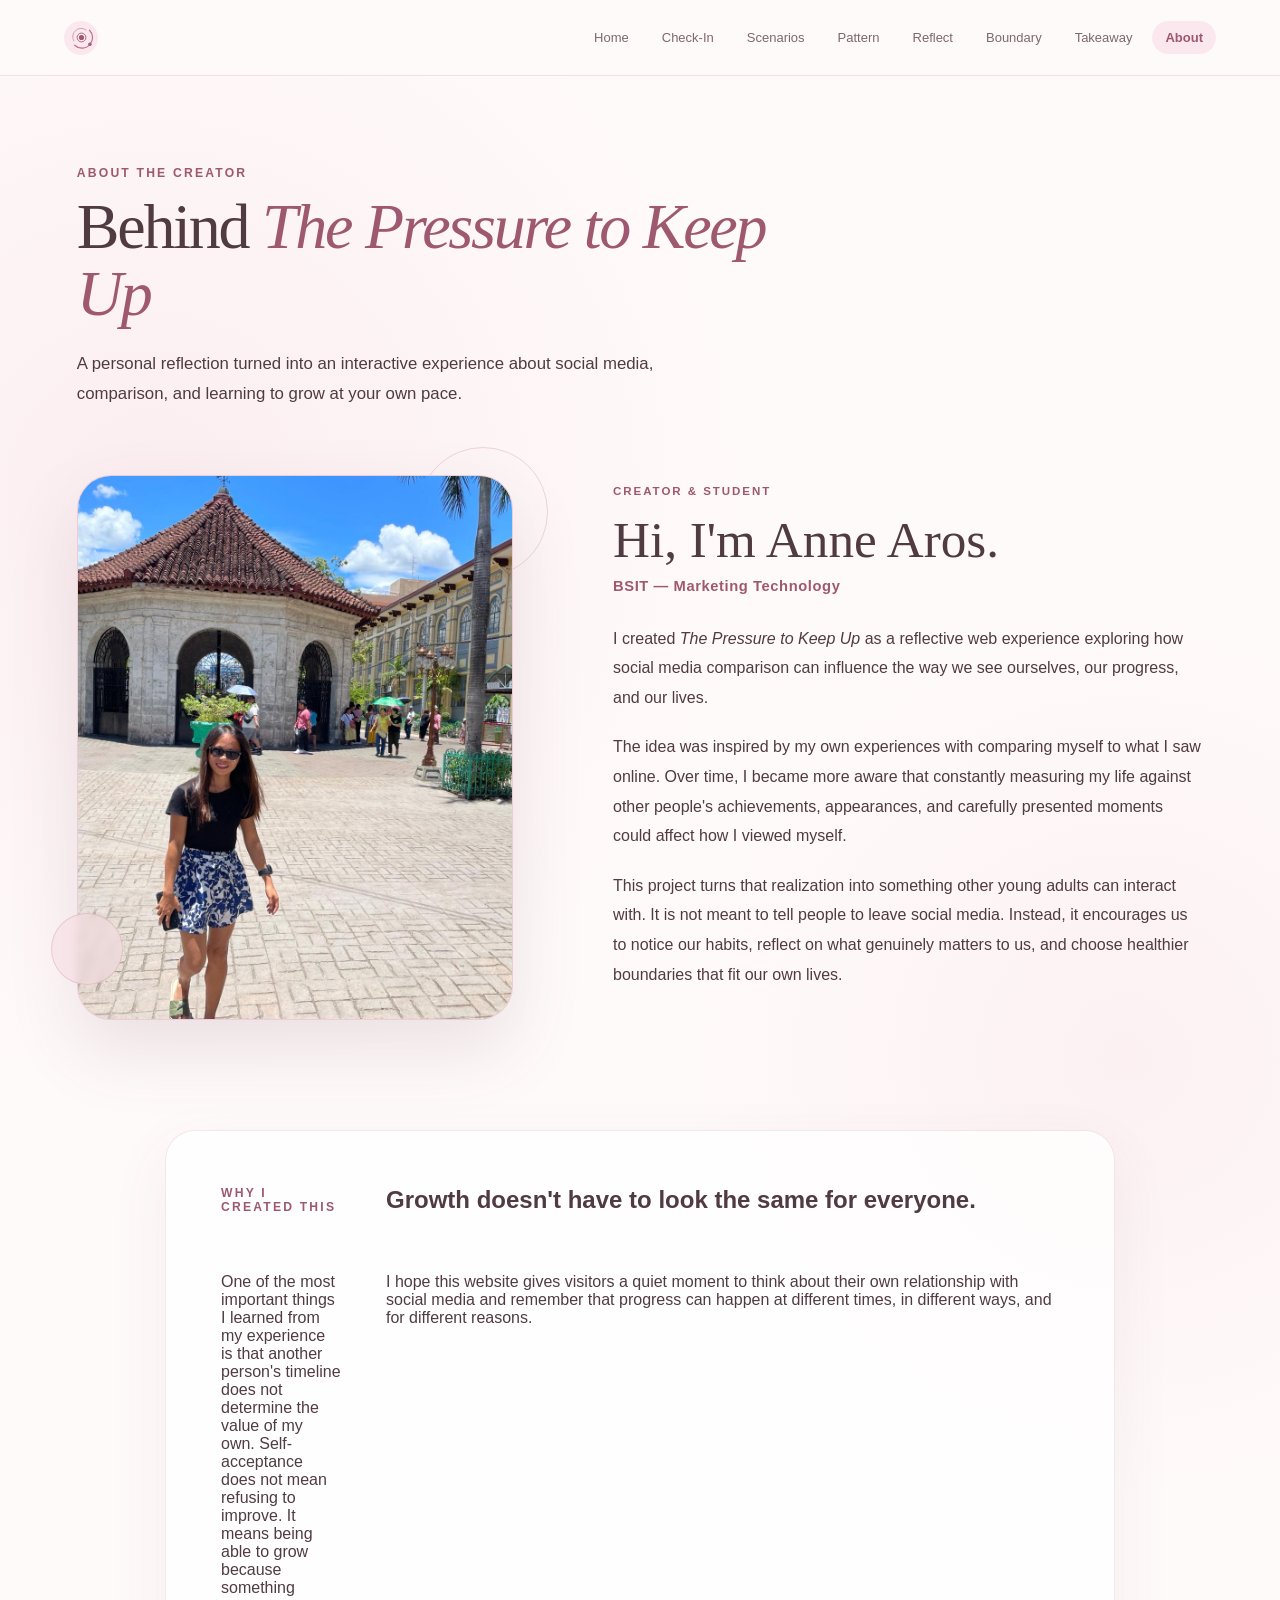
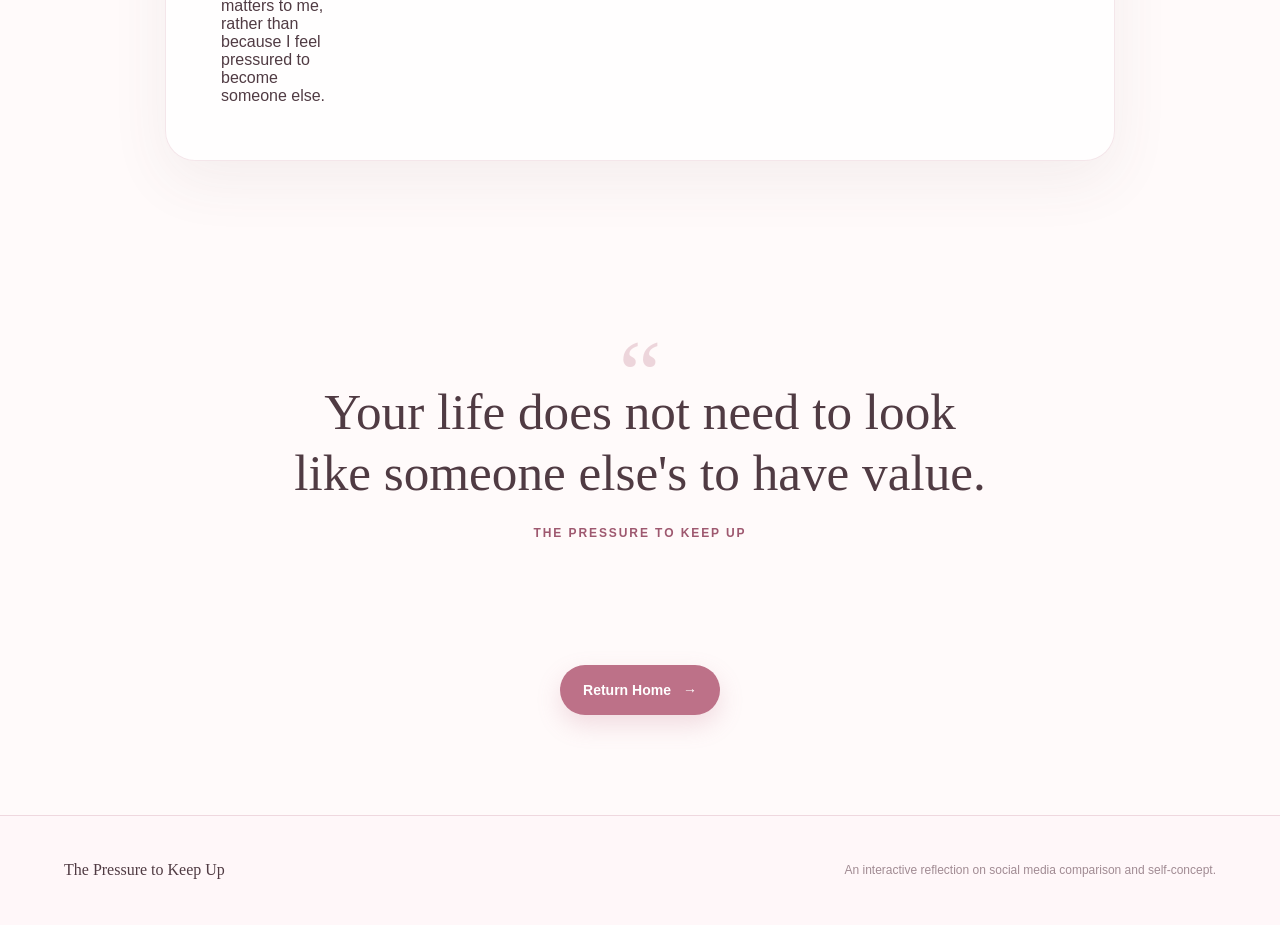
==== commit e221245a: "Update about.html" ====
--- a/about.html
+++ b/about.html
@@ -268,13 +268,7 @@
 
             <div class="creator-purpose">
 
-                <div
-                    class="purpose-number"
-                    aria-hidden="true">
-                    01
-                </div>
-
-                <div class="purpose-content">
+             
 
                     <p class="eyebrow">
                         WHY I CREATED THIS
@@ -374,4 +368,4 @@
 
 </body>
 
-</html>+</html>
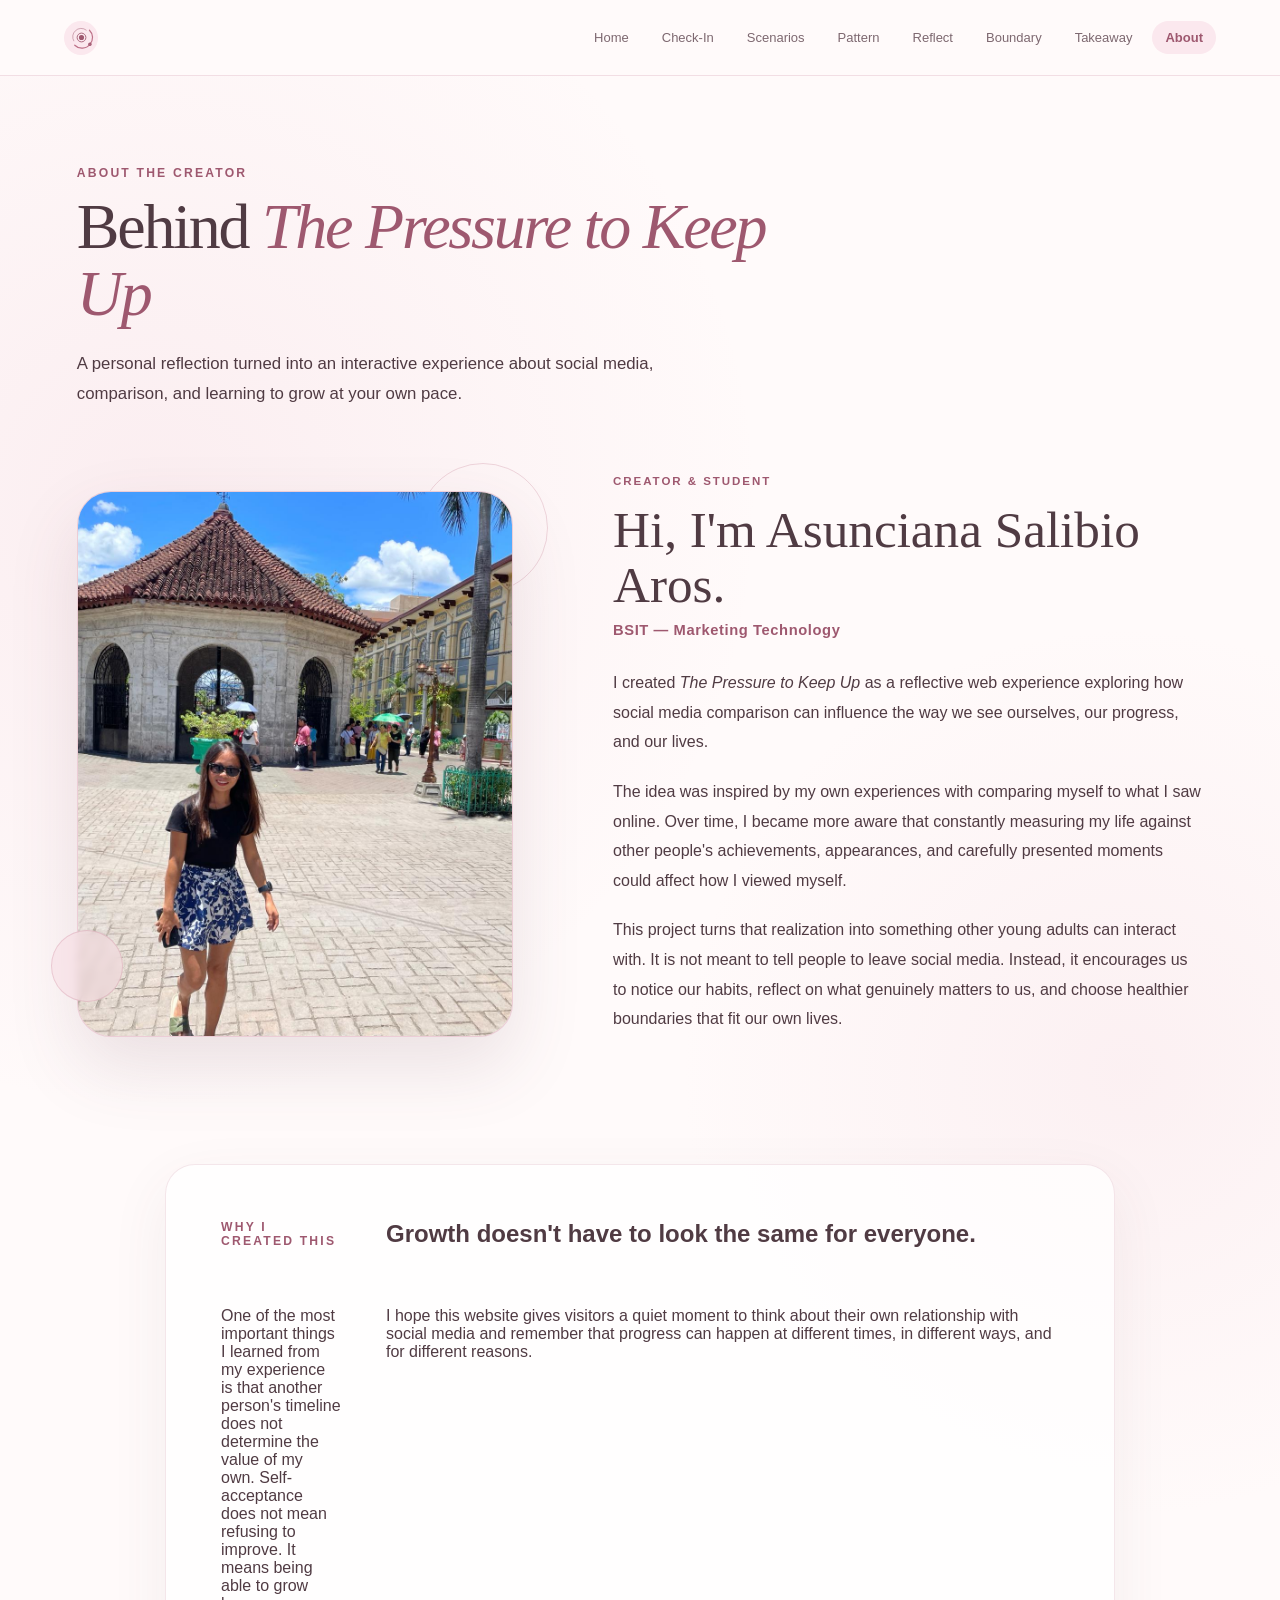
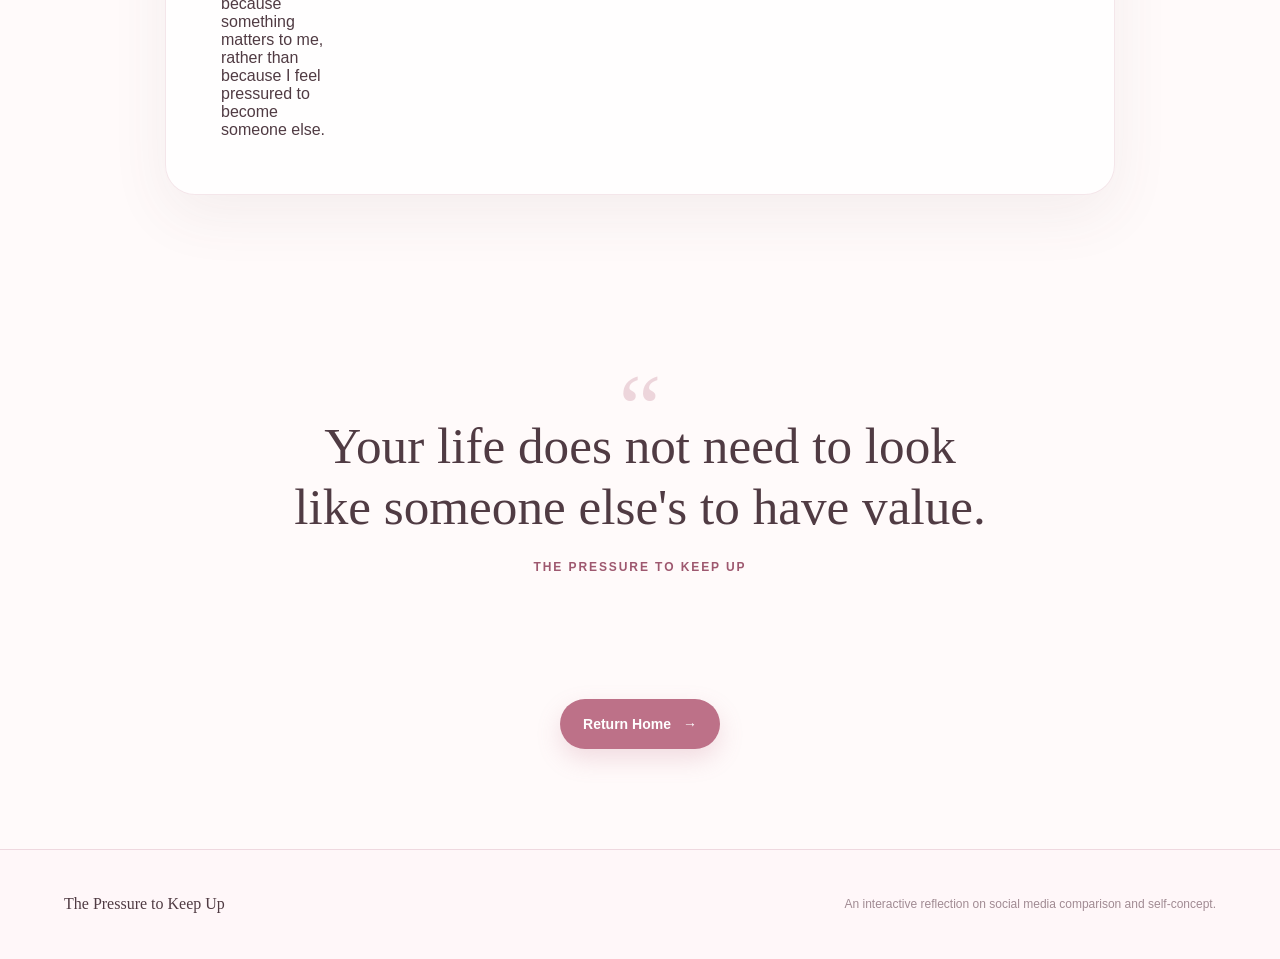
==== commit 15054766: "Update about.html" ====
--- a/about.html
+++ b/about.html
@@ -223,7 +223,7 @@
                     </p>
 
                     <h2>
-                        Hi, I'm Anne Aros.
+                        Hi, I'm Asunciana Salibio Aros.
                     </h2>
 
                     <p class="creator-course">
